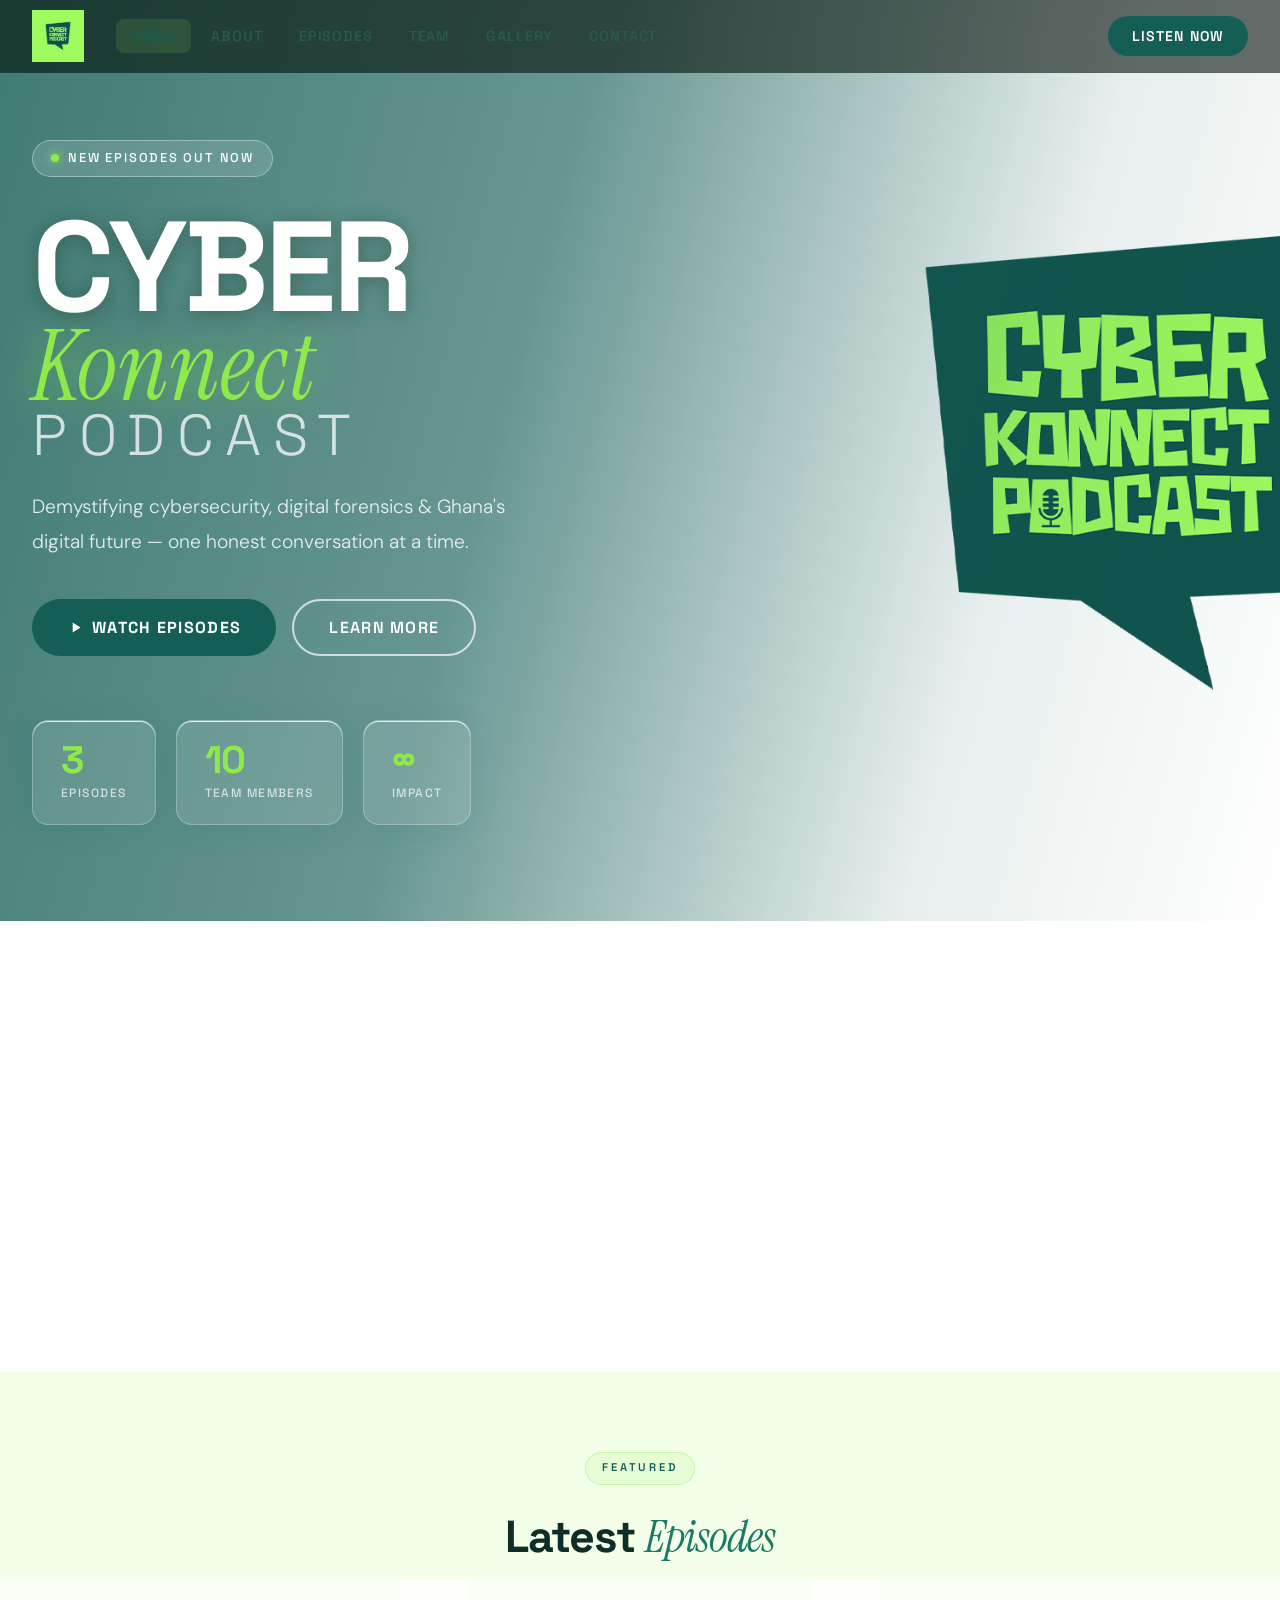
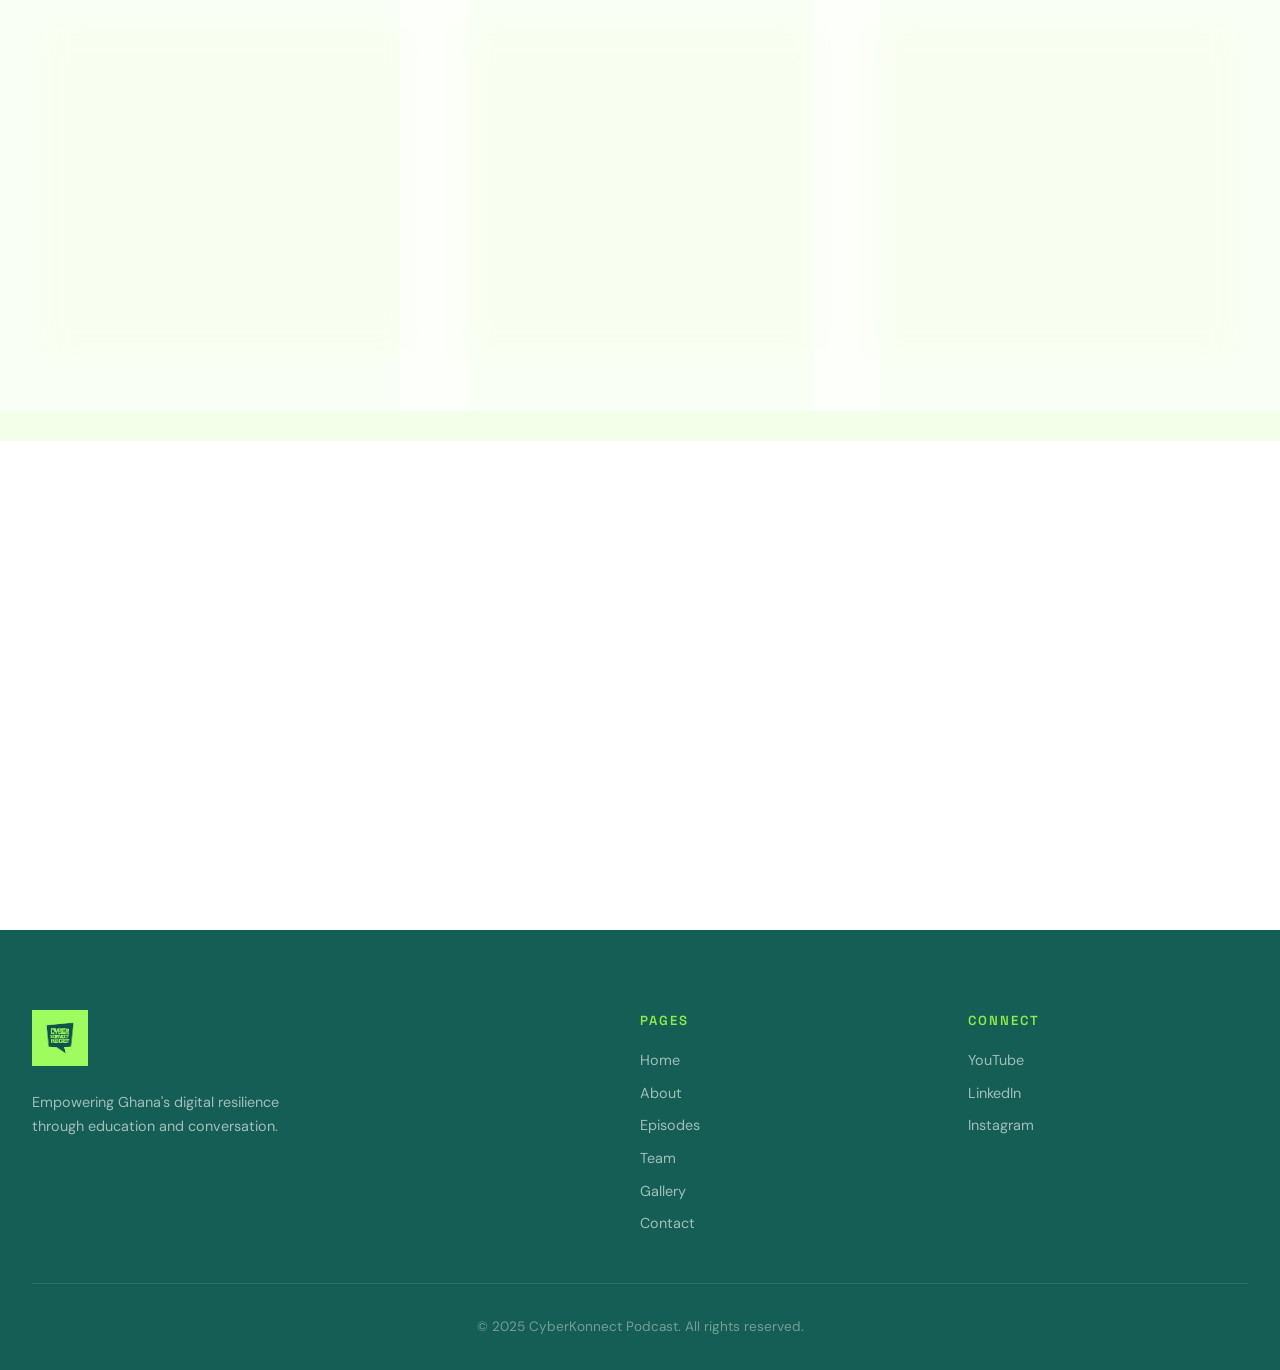
==== index.html @ f5a7f835 "all" ====
<!DOCTYPE html>
<html lang="en">
<head>
  <meta charset="UTF-8" />
  <meta name="viewport" content="width=device-width, initial-scale=1.0"/>
  <title>CyberKonnect Podcast</title>
  <link rel="stylesheet" href="styles.css"/>
</head>
<body>
  <!-- Animated Background -->
  <div class="bg-grid"></div>
  <div class="bg-orbs">
    <div class="orb orb-1"></div>
    <div class="orb orb-2"></div>
    <div class="orb orb-3"></div>
  </div>

  <!-- Nav -->
  <nav class="glass-nav">
    <div class="nav-inner">
      <a href="index.html" class="nav-logo">
        <img src="logo.webp" alt="CyberKonnect Logo" class="logo-img"/>
      </a>
      <ul class="nav-links">
        <li><a href="index.html" class="nav-link active">Home</a></li>
        <li><a href="about.html" class="nav-link">About</a></li>
        <li><a href="episodes.html" class="nav-link">Episodes</a></li>
        <li><a href="team.html" class="nav-link">Team</a></li>
        <li><a href="gallery.html" class="nav-link">Gallery</a></li>
        <li><a href="contact.html" class="nav-link">Contact</a></li>
      </ul>
      <a href="episodes.html" class="nav-cta">Listen Now</a>
      <button class="hamburger" id="hamburger">
        <span></span><span></span><span></span>
      </button>
    </div>
  </nav>

  <!-- Mobile Menu -->
  <div class="mobile-menu" id="mobileMenu">
    <a href="index.html" class="mob-link active">Home</a>
    <a href="about.html" class="mob-link">About</a>
    <a href="episodes.html" class="mob-link">Episodes</a>
    <a href="team.html" class="mob-link">Team</a>
    <a href="gallery.html" class="mob-link">Gallery</a>
    <a href="contact.html" class="mob-link">Contact</a>
  </div>

  <!-- ═══════════════════════════════════════════
       HERO — full-bleed background image
       All content pushed LEFT via hero-container
  ═══════════════════════════════════════════ -->
  <section class="hero">
    <!-- Background image + gradient overlay -->
    <div class="hero-bg"></div>

    <!-- Left-aligned content container -->
    <div class="hero-container">

      <div class="hero-badge">
        <span class="pulse-dot"></span>
        New Episodes Out Now
      </div>

      <h1 class="hero-title">
        <span class="line-1">CYBER</span>
        <span class="line-2">Konnect</span>
        <span class="line-3">PODCAST</span>
      </h1>

      <p class="hero-sub">
        Demystifying cybersecurity, digital forensics &amp; Ghana's digital future —
        one honest conversation at a time.
      </p>

      <div class="hero-actions">
        <a href="episodes.html" class="btn-primary">
          <svg width="17" height="17" viewBox="0 0 24 24" fill="currentColor"><path d="M8 5v14l11-7z"/></svg>
          Watch Episodes
        </a>
        <a href="about.html" class="btn-ghost-white">Learn More</a>
      </div>

      <div class="hero-stats">
        <div class="stat-card glass-card">
          <span class="stat-num">3</span>
          <span class="stat-label">Episodes</span>
        </div>
        <div class="stat-card glass-card">
          <span class="stat-num">10</span>
          <span class="stat-label">Team Members</span>
        </div>
        <div class="stat-card glass-card">
          <span class="stat-num">∞</span>
          <span class="stat-label">Impact</span>
        </div>
      </div>

    </div><!-- /hero-container -->
  </section>

  <!-- Features Strip -->
  <section class="features-strip">
    <div class="container">
      <div class="features-grid">
        <div class="feature-card glass-card">
          <div class="feat-icon">🛡️</div>
          <h3>Cybersecurity Act</h3>
          <p>Understanding Ghana's Cybersecurity Act 2020 and your digital rights as a citizen online.</p>
        </div>
        <div class="feature-card glass-card">
          <div class="feat-icon">🔍</div>
          <h3>Cyber Incidents</h3>
          <p>Deep dives into major cyber attacks that have struck the world and their real-world impact.</p>
        </div>
        <div class="feature-card glass-card">
          <div class="feat-icon">🤖</div>
          <h3>AI & Emerging Tech</h3>
          <p>Exploring the evolving landscape of AI tools, trends and career paths in cybersecurity.</p>
        </div>
        <div class="feature-card glass-card">
          <div class="feat-icon">🎙️</div>
          <h3>Expert Guests</h3>
          <p>Featuring lawyers, security experts and industry professionals who know the field inside out.</p>
        </div>
      </div>
    </div>
  </section>

  <!-- Latest Episodes -->
  <section class="latest-section">
    <div class="container">
      <div class="section-header">
        <span class="section-tag">Featured</span>
        <h2 class="section-title">Latest <span>Episodes</span></h2>
      </div>
      <div class="episodes-preview">
        <div class="ep-card glass-card featured">
          <div class="ep-num">EP 01</div>
          <h3>Ghana's Cybersecurity Act 2020</h3>
          <p>A deep dive into the legal framework protecting Ghanaians online — what's criminal, what's protected, and what you need to know.</p>
          <div class="ep-meta">
            <span>⚖️ Cybersecurity Law</span>
            <span>⏱ ~40 min</span>
          </div>
          <a href="episodes.html" class="ep-btn">View Episode →</a>
        </div>
        <div class="ep-card glass-card">
          <div class="ep-num">EP 02</div>
          <h3>Major Cyber Attacks in the World</h3>
          <p>Analysing devastating cyber incidents, their consequences and how to prevent future attacks on infrastructure and individuals.</p>
          <div class="ep-meta">
            <span>📊 Visual Presentation</span>
            <span>⏱ ~40 min</span>
          </div>
          <a href="episodes.html" class="ep-btn">View Episode →</a>
        </div>
        <div class="ep-card glass-card">
          <div class="ep-num">EP 03</div>
          <h3>AI, Emerging Tech & Careers</h3>
          <p>Illuminating career paths and the future of cybersecurity in an AI-driven world — practical guidance for the next generation.</p>
          <div class="ep-meta">
            <span>🤖 AI & Technology</span>
            <span>⏱ ~30 min</span>
          </div>
          <a href="episodes.html" class="ep-btn">View Episode →</a>
        </div>
      </div>
    </div>
  </section>

  <!-- CTA Banner -->
  <section class="cta-banner">
    <div class="cta-glass glass-card">
      <h2>Ready to Secure Ghana's Digital Future?</h2>
      <p>Join Ghanaians levelling up their cybersecurity awareness — one episode at a time.</p>
      <div class="cta-btns">
        <a href="episodes.html" class="btn-primary">Watch All Episodes</a>
        <a href="team.html" class="btn-ghost">Meet The Team</a>
      </div>
    </div>
  </section>

  <!-- Footer -->
  <footer class="footer">
    <div class="container">
      <div class="footer-inner">
        <div class="footer-brand">
          <img src="logo.webp" alt="Logo" class="footer-logo"/>
          <p>Empowering Ghana's digital resilience through education and conversation.</p>
        </div>
        <div class="footer-links">
          <h4>Pages</h4>
          <a href="index.html">Home</a>
          <a href="about.html">About</a>
          <a href="episodes.html">Episodes</a>
          <a href="team.html">Team</a>
          <a href="gallery.html">Gallery</a>
          <a href="contact.html">Contact</a>
        </div>
        <div class="footer-socials">
          <h4>Connect</h4>
          <a href="https://www.youtube.com/@CyberKonnectPodcast" target="_blank">YouTube</a>
          <a href="#" target="_blank">LinkedIn</a>
          <a href="#" target="_blank">Instagram</a>
        </div>
      </div>
      <div class="footer-bottom">
        <p>© 2025 CyberKonnect Podcast. All rights reserved.</p>
      </div>
    </div>
  </footer>

  <script src="main.js"></script>
</body>
</html>
---- styles.css ----
/* ============================================================
   CYBERKONNECT PODCAST — Light Theme Stylesheet
   Palette (from 2.html reference):
     Page bg:    #f4ffe9  (soft mint)
     Teal dark:  #155E55  (deep brand green)
     Teal mid:   #1A7A65
     Lime:       #8EEA4A  (bright accent)
     Lime dim:   #6DC435
     White:      #ffffff
   Fonts: Space Grotesk (display) · Instrument Serif (editorial) · DM Sans (body)
   ============================================================ */

@import url('https://fonts.googleapis.com/css2?family=DM+Sans:ital,opsz,wght@0,9..40,300;0,9..40,400;0,9..40,500;0,9..40,600;1,9..40,300;1,9..40,400&family=Instrument+Serif:ital@0;1&family=Space+Grotesk:wght@300;400;500;600;700&display=swap');

:root {
  /* ── Brand colours ── */
  --lime:          #8EEA4A;
  --lime-dim:      #6DC435;
  --lime-dark:     #4A9E20;
  --lime-glow:     rgba(142,234,74,0.30);
  --lime-subtle:   rgba(142,234,74,0.12);
  --lime-border:   rgba(142,234,74,0.35);

  --teal-dark:     #155E55;
  --teal-mid:      #1A7A65;
  --teal-light:    #2A9E6E;
  --teal-pale:     #d1fae5;

  /* ── Light backgrounds ── */
  --bg-page:       #f4ffe9;
  --bg-white:      #ffffff;
  --bg-card:       rgba(255,255,255,0.75);
  --bg-section:    #edffd8;

  /* ── Glass (light) ── */
  --glass-bg:      rgba(255,255,255,0.55);
  --glass-border:  rgba(21,94,85,0.15);
  --glass-shadow:  0 4px 30px rgba(21,94,85,0.10);

  /* ── Text ── */
  --text-primary:   #0f2e28;
  --text-secondary: #2a5a50;
  --text-muted:     #6aada0;

  /* ── Typography ── */
  --font-display:  'Space Grotesk', sans-serif;
  --font-serif:    'Instrument Serif', serif;
  --font-body:     'DM Sans', sans-serif;
  --font-heading:  'Space Grotesk', sans-serif;

  --radius:    16px;
  --radius-sm: 8px;
  --transition: all 0.3s cubic-bezier(0.4, 0, 0.2, 1);
}

/* ── Reset ── */
*, *::before, *::after { box-sizing: border-box; margin: 0; padding: 0; }
html { scroll-behavior: smooth; }
body {
  background: var(--bg-page);
  color: var(--text-primary);
  font-family: var(--font-body);
  font-size: 16px;
  line-height: 1.6;
  overflow-x: hidden;
}
a { text-decoration: none; color: inherit; }
img { max-width: 100%; }
ul { list-style: none; }

/* ── Animated grid (light, very subtle) ── */
.bg-grid {
  position: fixed; inset: 0; z-index: 0; pointer-events: none;
  background-image:
    linear-gradient(rgba(21,94,85,0.04) 1px, transparent 1px),
    linear-gradient(90deg, rgba(21,94,85,0.04) 1px, transparent 1px);
  background-size: 60px 60px;
  animation: gridDrift 20s linear infinite;
}
@keyframes gridDrift {
  from { background-position: 0 0; }
  to   { background-position: 60px 60px; }
}

/* ── Orbs (light pastel) ── */
.bg-orbs { position: fixed; inset: 0; z-index: 0; pointer-events: none; }
.orb {
  position: absolute; border-radius: 50%; filter: blur(110px); opacity: 0.22;
  animation: float 14s ease-in-out infinite;
}
.orb-1 { width: 600px; height: 600px; background: #8EEA4A; top: -200px; left: -150px; animation-delay: 0s; }
.orb-2 { width: 500px; height: 500px; background: #1A7A65; bottom: -100px; right: -100px; animation-delay: -4s; }
.orb-3 { width: 350px; height: 350px; background: #d1fae5; top: 40%; left: 50%; animation-delay: -8s; }
@keyframes float {
  0%,100% { transform: translate(0,0); }
  33%      { transform: translate(28px,-36px); }
  66%      { transform: translate(-18px,18px); }
}

/* ── Glassmorphism card (light) ── */
.glass-card {
  background: var(--glass-bg);
  border: 1px solid var(--glass-border);
  backdrop-filter: blur(18px) saturate(160%);
  -webkit-backdrop-filter: blur(18px) saturate(160%);
  box-shadow: var(--glass-shadow), inset 0 1px 0 rgba(255,255,255,0.8);
  border-radius: var(--radius);
  transition: var(--transition);
}
.glass-card:hover {
  border-color: rgba(142,234,74,0.5);
  box-shadow: var(--glass-shadow), 0 0 28px var(--lime-glow), inset 0 1px 0 rgba(255,255,255,0.9);
  transform: translateY(-4px);
}

/* ── Nav ── */
.glass-nav {
  position: fixed; top: 0; left: 0; right: 0; z-index: 100;
  background: rgba(255,255,255,0.75);
  border-bottom: 1px solid var(--glass-border);
  backdrop-filter: blur(24px);
  -webkit-backdrop-filter: blur(24px);
}
.nav-inner {
  max-width: 1280px; margin: 0 auto; padding: 0 2rem;
  height: 72px; display: flex; align-items: center; gap: 2rem;
}
.nav-logo { display: flex; align-items: center; }
.logo-img { height: 52px; width: auto; object-fit: contain; }
.nav-links { display: flex; gap: 0.25rem; flex: 1; }
.nav-link {
  font-family: var(--font-heading); font-size: 0.9rem; font-weight: 500;
  letter-spacing: 0.06em; text-transform: uppercase;
  padding: 0.5rem 1rem; border-radius: var(--radius-sm);
  color: var(--text-secondary); transition: var(--transition);
}
.nav-link:hover, .nav-link.active {
  color: var(--teal-dark); background: var(--lime-subtle);
}
.nav-cta {
  font-family: var(--font-heading); font-size: 0.88rem; font-weight: 600;
  letter-spacing: 0.08em; text-transform: uppercase;
  padding: 0.55rem 1.5rem; border-radius: 999px;
  background: var(--teal-dark); color: #fff;
  transition: var(--transition);
}
.nav-cta:hover {
  background: var(--teal-mid);
  box-shadow: 0 4px 18px rgba(21,94,85,0.3);
}

/* Hamburger */
.hamburger {
  display: none; background: none; border: none; cursor: pointer;
  flex-direction: column; gap: 5px; padding: 6px; margin-left: auto;
}
.hamburger span {
  display: block; width: 24px; height: 2px;
  background: var(--teal-dark); border-radius: 2px; transition: var(--transition);
}
.mobile-menu {
  display: none; position: fixed; top: 72px; left: 0; right: 0; z-index: 99;
  background: rgba(255,255,255,0.97); backdrop-filter: blur(20px);
  border-bottom: 1px solid var(--glass-border);
  flex-direction: column; padding: 1rem 2rem 1.5rem;
}
.mobile-menu.open { display: flex; }
.mob-link {
  font-family: var(--font-heading); font-size: 1.05rem; font-weight: 500;
  letter-spacing: 0.06em; text-transform: uppercase;
  padding: 0.75rem 0; color: var(--text-secondary);
  border-bottom: 1px solid var(--teal-pale); transition: var(--transition);
}
.mob-link:last-child { border-bottom: none; }
.mob-link:hover, .mob-link.active { color: var(--teal-dark); }

/* ── Buttons ── */
.btn-primary {
  display: inline-flex; align-items: center; gap: 0.5rem;
  font-family: var(--font-heading); font-size: 1rem; font-weight: 700;
  letter-spacing: 0.08em; text-transform: uppercase;
  padding: 0.85rem 2.2rem; border-radius: 999px;
  background: var(--teal-dark); color: #fff;
  transition: var(--transition); border: none; cursor: pointer;
}
.btn-primary:hover {
  background: var(--teal-mid);
  box-shadow: 0 6px 24px rgba(21,94,85,0.35);
  transform: translateY(-2px);
}
.btn-ghost {
  display: inline-flex; align-items: center; gap: 0.5rem;
  font-family: var(--font-heading); font-size: 1rem; font-weight: 600;
  letter-spacing: 0.08em; text-transform: uppercase;
  padding: 0.85rem 2.2rem; border-radius: 999px;
  background: transparent; color: var(--teal-dark);
  border: 2px solid var(--teal-dark); transition: var(--transition);
}
.btn-ghost:hover {
  background: var(--teal-dark); color: #fff;
  transform: translateY(-2px);
  box-shadow: 0 6px 24px rgba(21,94,85,0.25);
}

/* hero-specific white ghost button */
.btn-ghost-white {
  display: inline-flex; align-items: center; gap: 0.5rem;
  font-family: var(--font-heading); font-size: 1rem; font-weight: 600;
  letter-spacing: 0.08em; text-transform: uppercase;
  padding: 0.85rem 2.2rem; border-radius: 999px;
  background: transparent; color: #fff;
  border: 2px solid rgba(255,255,255,0.7); transition: var(--transition);
}
.btn-ghost-white:hover {
  background: rgba(255,255,255,0.15); border-color: #fff;
  transform: translateY(-2px);
}

/* ── Container ── */
.container { max-width: 1280px; margin: 0 auto; padding: 0 2rem; position: relative; z-index: 1; }

/* ── Section Header ── */
.section-header { text-align: center; margin-bottom: 3rem; }
.section-tag {
  font-family: var(--font-display); font-size: 0.7rem; font-weight: 600;
  letter-spacing: 0.25em; text-transform: uppercase;
  color: var(--teal-dark); background: var(--lime-subtle);
  padding: 0.4rem 1rem; border-radius: 999px;
  border: 1px solid var(--lime-border); display: inline-block; margin-bottom: 1rem;
}
.section-title {
  font-family: var(--font-display); font-size: clamp(1.8rem, 4vw, 2.8rem);
  font-weight: 700; color: var(--text-primary); letter-spacing: -0.02em;
}
.section-title span {
  color: var(--teal-mid); font-family: var(--font-serif); font-style: italic; font-weight: 400;
}

/* ================================================================
   HERO — full-bleed background image, content pushed LEFT
   ================================================================ */
.hero {
  position: relative; z-index: 1;
  min-height: 100vh;
  display: flex; align-items: center;
  padding: 0; /* no extra padding — handled by hero-container */
  overflow: hidden;
}

/* Background image layer */
.hero-bg {
  position: absolute; inset: 0; z-index: 0;
  background-image: url('hero.webp');
  background-size: cover;
  background-position: center center;
  background-repeat: no-repeat;
}
/* Dark-to-transparent overlay so left text stays readable */
.hero-bg::after {
  content: '';
  position: absolute; inset: 0;
  background: linear-gradient(
    105deg,
    rgba(21,94,85,0.82) 0%,
    rgba(21,94,85,0.65) 40%,
    rgba(21,94,85,0.10) 75%,
    transparent 100%
  );
}

/* Content container: max-width, left-aligned */
.hero-container {
  position: relative; z-index: 1;
  width: 100%; max-width: 1280px;
  margin: 0 auto;
  padding: 140px 2rem 6rem;
  display: flex; flex-direction: column;
  align-items: flex-start; /* ← pushed LEFT */
}

/* Badge */
.hero-badge {
  display: inline-flex; align-items: center; gap: 0.6rem;
  font-family: var(--font-heading); font-size: 0.8rem; font-weight: 500;
  letter-spacing: 0.14em; text-transform: uppercase;
  color: #fff; background: rgba(255,255,255,0.15);
  border: 1px solid rgba(255,255,255,0.35); padding: 0.45rem 1.1rem;
  border-radius: 999px; margin-bottom: 2rem;
  backdrop-filter: blur(8px);
  animation: fadeInUp 0.6s ease both;
}
.pulse-dot {
  width: 8px; height: 8px; border-radius: 50%;
  background: var(--lime); box-shadow: 0 0 10px var(--lime);
  animation: pulse 2s ease-in-out infinite;
}
@keyframes pulse { 0%,100%{opacity:1;transform:scale(1)} 50%{opacity:0.5;transform:scale(1.5)} }

/* Hero title */
.hero-title {
  display: flex; flex-direction: column;
  line-height: 0.9; margin-bottom: 1.75rem; text-align: left;
}
.hero-title .line-1 {
  font-family: var(--font-display); font-weight: 700;
  font-size: clamp(3.5rem, 10vw, 8rem);
  color: #fff; letter-spacing: -0.03em;
  text-shadow: 0 2px 20px rgba(0,0,0,0.25);
  animation: fadeInUp 0.7s 0.1s ease both;
}
.hero-title .line-2 {
  font-family: var(--font-serif); font-style: italic; font-weight: 400;
  font-size: clamp(2.5rem, 7.5vw, 6rem);
  color: var(--lime); letter-spacing: 0.01em;
  text-shadow: 0 0 40px rgba(142,234,74,0.5);
  animation: fadeInUp 0.7s 0.2s ease both;
}
.hero-title .line-3 {
  font-family: var(--font-display); font-weight: 300;
  font-size: clamp(1.5rem, 4.5vw, 3.8rem);
  color: rgba(255,255,255,0.75); letter-spacing: 0.2em; text-transform: uppercase;
  animation: fadeInUp 0.7s 0.3s ease both;
}

.hero-sub {
  font-family: var(--font-body); font-size: clamp(1rem, 1.8vw, 1.2rem);
  font-weight: 300; line-height: 1.8;
  color: rgba(255,255,255,0.85);
  max-width: 520px; margin-bottom: 2.5rem; text-align: left;
  animation: fadeInUp 0.7s 0.4s ease both;
}
.hero-actions {
  display: flex; gap: 1rem; flex-wrap: wrap; justify-content: flex-start;
  margin-bottom: 4rem;
  animation: fadeInUp 0.7s 0.5s ease both;
}
.hero-stats {
  display: flex; gap: 1.25rem; flex-wrap: wrap; justify-content: flex-start;
  animation: fadeInUp 0.7s 0.6s ease both;
}
.stat-card {
  padding: 1.25rem 1.75rem; text-align: left;
  background: rgba(255,255,255,0.12);
  border: 1px solid rgba(255,255,255,0.25);
  backdrop-filter: blur(12px);
}
.stat-num {
  display: block; font-family: var(--font-display); font-size: 2.4rem;
  font-weight: 700; color: var(--lime); line-height: 1; letter-spacing: -0.02em;
}
.stat-label {
  display: block; font-family: var(--font-heading); font-size: 0.75rem;
  font-weight: 500; letter-spacing: 0.12em; text-transform: uppercase;
  color: rgba(255,255,255,0.7); margin-top: 0.3rem;
}

@keyframes fadeInUp {
  from { opacity: 0; transform: translateY(28px); }
  to   { opacity: 1; transform: translateY(0); }
}

/* ── Features Strip ── */
.features-strip { position: relative; z-index: 1; padding: 5rem 0; background: var(--bg-white); }
.features-grid { display: grid; grid-template-columns: repeat(auto-fit, minmax(240px, 1fr)); gap: 1.5rem; }
.feature-card { padding: 2rem; background: var(--glass-bg); }
.feat-icon { font-size: 2.4rem; margin-bottom: 1rem; }
.feature-card h3 {
  font-family: var(--font-display); font-size: 1.15rem; font-weight: 600;
  color: var(--teal-dark); margin-bottom: 0.75rem; letter-spacing: -0.01em;
}
.feature-card p { color: var(--text-secondary); font-size: 0.95rem; line-height: 1.75; }

/* ── Latest Episodes ── */
.latest-section { position: relative; z-index: 1; padding: 5rem 0; background: var(--bg-page); }
.episodes-preview { display: grid; grid-template-columns: repeat(auto-fit, minmax(300px, 1fr)); gap: 1.5rem; }
.ep-card { padding: 2rem; display: flex; flex-direction: column; gap: 1rem; }
.ep-card.featured { border-color: rgba(142,234,74,0.5); }
.ep-num {
  font-family: var(--font-display); font-size: 0.72rem; font-weight: 700;
  letter-spacing: 0.2em; color: var(--teal-dark); background: var(--lime-subtle);
  display: inline-block; padding: 0.3rem 0.8rem; border-radius: 999px;
  border: 1px solid var(--lime-border); width: fit-content;
}
.ep-card h3 {
  font-family: var(--font-display); font-size: 1.2rem; font-weight: 700;
  color: var(--text-primary); letter-spacing: -0.01em;
}
.ep-card p { color: var(--text-secondary); font-size: 0.95rem; line-height: 1.75; flex: 1; }
.ep-meta { display: flex; gap: 1rem; flex-wrap: wrap; font-size: 0.8rem; color: var(--text-muted); }
.ep-btn {
  font-family: var(--font-heading); font-size: 0.88rem; font-weight: 600;
  letter-spacing: 0.06em; text-transform: uppercase;
  color: var(--teal-dark); transition: var(--transition);
  display: inline-flex; align-items: center; gap: 0.25rem;
}
.ep-btn:hover { gap: 0.5rem; color: var(--teal-mid); }

/* ── CTA Banner ── */
.cta-banner { position: relative; z-index: 1; padding: 5rem 2rem; background: var(--bg-white); }
.cta-glass {
  max-width: 900px; margin: 0 auto; padding: 4rem 3rem; text-align: center;
  background: linear-gradient(135deg, var(--teal-dark) 0%, var(--teal-mid) 100%);
  border: none;
}
.cta-glass:hover { transform: none; box-shadow: 0 12px 50px rgba(21,94,85,0.25); }
.cta-glass h2 {
  font-family: var(--font-display); font-size: clamp(1.6rem, 4vw, 2.4rem);
  font-weight: 700; color: #fff; margin-bottom: 1rem; letter-spacing: -0.01em;
}
.cta-glass p { color: rgba(255,255,255,0.8); margin-bottom: 2.5rem; font-size: 1.05rem; }
.cta-btns { display: flex; gap: 1rem; justify-content: center; flex-wrap: wrap; }
.cta-glass .btn-primary { background: var(--lime); color: var(--teal-dark); }
.cta-glass .btn-primary:hover { background: #aaff55; }
.cta-glass .btn-ghost { color: #fff; border-color: rgba(255,255,255,0.6); }
.cta-glass .btn-ghost:hover { background: rgba(255,255,255,0.15); color: #fff; }

/* ── Footer ── */
.footer {
  position: relative; z-index: 1; padding: 5rem 0 2rem;
  background: var(--teal-dark);
  border-top: none;
}
.footer-inner { display: grid; grid-template-columns: 2fr 1fr 1fr; gap: 3rem; margin-bottom: 3rem; }
.footer-logo { height: 56px; margin-bottom: 1rem; }
.footer-brand p { color: rgba(255,255,255,0.6); font-size: 0.9rem; line-height: 1.7; max-width: 280px; }
.footer-links, .footer-socials { display: flex; flex-direction: column; gap: 0.6rem; }
.footer-links h4, .footer-socials h4 {
  font-family: var(--font-heading); font-size: 0.82rem; font-weight: 600;
  letter-spacing: 0.15em; text-transform: uppercase;
  color: var(--lime); margin-bottom: 0.5rem;
}
.footer-links a, .footer-socials a {
  color: rgba(255,255,255,0.6); font-size: 0.9rem; transition: var(--transition);
}
.footer-links a:hover, .footer-socials a:hover { color: #fff; padding-left: 4px; }
.footer-bottom {
  border-top: 1px solid rgba(255,255,255,0.1); padding-top: 2rem;
  text-align: center; color: rgba(255,255,255,0.4); font-size: 0.85rem;
}

/* ── Page Hero (inner pages) ── */
.page-hero {
  position: relative; z-index: 1;
  padding: 160px 2rem 6rem; text-align: center;
  background: linear-gradient(180deg, var(--teal-pale) 0%, var(--bg-page) 100%);
}
.page-hero h1 {
  font-family: var(--font-display); font-size: clamp(2.5rem, 7vw, 4.5rem);
  font-weight: 700; color: var(--teal-dark); letter-spacing: -0.03em;
  margin-bottom: 1.25rem;
}
.page-hero p {
  font-family: var(--font-serif); font-style: italic;
  font-size: clamp(1.1rem, 2.2vw, 1.35rem);
  color: var(--text-secondary); max-width: 620px; margin: 0 auto; line-height: 1.75;
}

/* ── About Page ── */
.about-section { position: relative; z-index: 1; padding: 4rem 0 6rem; background: var(--bg-page); }
.about-grid { display: grid; grid-template-columns: 1fr 1fr; gap: 3rem; align-items: start; }
.about-text h2 {
  font-family: var(--font-display); font-size: 1.8rem; font-weight: 700;
  color: var(--teal-dark); margin-bottom: 1.5rem; letter-spacing: -0.02em;
}
.about-text p { color: var(--text-secondary); line-height: 1.85; margin-bottom: 1rem; }
.objectives-card { padding: 2rem; }
.objectives-card h3 {
  font-family: var(--font-heading); font-size: 1.2rem; font-weight: 700;
  color: var(--teal-dark); margin-bottom: 1.5rem;
}
.objective-item { display: flex; gap: 1rem; margin-bottom: 1.5rem; align-items: flex-start; }
.obj-icon { font-size: 1.5rem; flex-shrink: 0; margin-top: 2px; }
.obj-text h4 {
  font-family: var(--font-heading); font-size: 1rem; font-weight: 600;
  color: var(--text-primary); margin-bottom: 0.35rem;
}
.obj-text p { color: var(--text-secondary); font-size: 0.9rem; }

/* ── Episodes Page ── */
.episodes-section { position: relative; z-index: 1; padding: 2rem 0 6rem; background: var(--bg-page); }
.ep-full-card { padding: 2.5rem; margin-bottom: 1.5rem; }
.ep-full-card .ep-header { display: flex; align-items: center; gap: 1rem; margin-bottom: 1.5rem; }
.ep-full-card h2 {
  font-family: var(--font-display); font-size: 1.5rem; font-weight: 700;
  color: var(--text-primary); letter-spacing: -0.01em;
}
.ep-details { display: grid; grid-template-columns: 1fr 1fr; gap: 1.5rem; }
.ep-detail-item h4 {
  font-family: var(--font-heading); font-size: 0.78rem; font-weight: 600;
  letter-spacing: 0.12em; text-transform: uppercase;
  color: var(--teal-dark); margin-bottom: 0.5rem;
}
.ep-detail-item p { color: var(--text-secondary); font-size: 0.9rem; }
.ep-topics { list-style: none; margin-top: 0.5rem; }
.ep-topics li {
  color: var(--text-secondary); font-size: 0.9rem; padding: 0.3rem 0;
  padding-left: 1.2rem; position: relative;
}
.ep-topics li::before { content: '→'; position: absolute; left: 0; color: var(--lime-dim); }

/* ── Team Page ── */
.team-section { position: relative; z-index: 1; padding: 2rem 0 6rem; background: var(--bg-page); }
.team-grid { display: grid; grid-template-columns: repeat(auto-fill, minmax(240px, 1fr)); gap: 1.5rem; }

.team-card { padding: 0; overflow: hidden; text-align: center; display: flex; flex-direction: column; }
.team-photo-wrap {
  position: relative; width: 100%; aspect-ratio: 1 / 1.1; overflow: hidden;
  background: linear-gradient(160deg, var(--teal-pale) 0%, var(--bg-white) 100%);
}
.team-photo-wrap img {
  width: 100%; height: 100%; object-fit: cover;
  transition: transform 0.5s ease, filter 0.4s ease;
}
.team-card:hover .team-photo-wrap img { transform: scale(1.04); }
.team-photo-placeholder {
  width: 100%; height: 100%;
  display: flex; align-items: center; justify-content: center;
  background: linear-gradient(135deg, var(--teal-pale) 0%, #c3f5d8 100%);
  position: relative; overflow: hidden;
}
.team-photo-placeholder::before {
  content: ''; position: absolute; inset: 0;
  background: radial-gradient(circle at 40% 30%, rgba(142,234,74,0.2) 0%, transparent 65%);
}
.team-initials-big {
  font-family: var(--font-display); font-size: 3.5rem; font-weight: 700;
  color: var(--teal-dark); opacity: 0.5; position: relative; z-index: 1;
}
.team-photo-overlay {
  position: absolute; bottom: 0; left: 0; right: 0;
  background: linear-gradient(to top, rgba(21,94,85,0.25) 0%, transparent 100%);
  height: 40%;
}
.team-card-body { padding: 1.25rem 1.4rem 1.6rem; flex: 1; display: flex; flex-direction: column; }
.team-card-body h3 {
  font-family: var(--font-display); font-size: 1rem; font-weight: 600;
  color: var(--text-primary); margin-bottom: 0.3rem; letter-spacing: -0.01em; line-height: 1.3;
}
.team-card-body .role {
  font-family: var(--font-body); font-size: 0.78rem; font-weight: 500;
  letter-spacing: 0.06em; text-transform: uppercase;
  color: var(--teal-mid); margin-bottom: 0.75rem; display: block;
}
.team-card-body p {
  color: var(--text-secondary); font-size: 0.88rem;
  font-family: var(--font-body); line-height: 1.65; flex: 1; margin-bottom: 1.1rem;
}
.linkedin-btn {
  display: inline-flex; align-items: center; gap: 0.45rem;
  font-family: var(--font-body); font-size: 0.8rem; font-weight: 600;
  letter-spacing: 0.04em; padding: 0.45rem 1rem; border-radius: 999px;
  background: rgba(10,102,194,0.08);
  border: 1px solid rgba(10,102,194,0.3);
  color: #0a66c2; transition: var(--transition);
  text-decoration: none; align-self: flex-start;
}
.linkedin-btn:hover {
  background: rgba(10,102,194,0.15); border-color: #0a66c2;
  transform: translateY(-2px); box-shadow: 0 4px 14px rgba(10,102,194,0.2);
}

/* Host card */
.team-host-card {
  display: grid; grid-template-columns: 280px 1fr; gap: 0;
  max-width: 700px; margin: 0 auto 5rem; overflow: hidden;
}
.team-host-card .team-photo-wrap { aspect-ratio: unset; min-height: 320px; }
.host-body { padding: 2.5rem 2rem; display: flex; flex-direction: column; justify-content: center; }
.host-body .host-label {
  font-family: var(--font-body); font-size: 0.75rem; font-weight: 500;
  letter-spacing: 0.15em; text-transform: uppercase; color: var(--teal-mid);
  margin-bottom: 0.75rem; display: block;
}
.host-body h3 {
  font-family: var(--font-display); font-size: 1.5rem; font-weight: 700;
  color: var(--text-primary); letter-spacing: -0.02em; margin-bottom: 0.4rem;
}
.host-body .role {
  font-family: var(--font-serif); font-style: italic; font-size: 1rem;
  color: var(--teal-mid); margin-bottom: 1.25rem; display: block;
}
.host-body p { color: var(--text-secondary); font-size: 0.95rem; line-height: 1.75; }
.host-body .linkedin-btn { margin-top: 1.25rem; }

/* Team photo note */
.team-photo-note {
  margin: 3rem auto 0; text-align: center;
  font-family: var(--font-body); font-size: 0.85rem; color: var(--text-muted);
  padding: 1rem 1.5rem; line-height: 1.7;
  background: var(--lime-subtle); border: 1px dashed var(--lime-border);
  border-radius: var(--radius-sm); max-width: 650px;
}
.team-photo-note code {
  font-size: 0.8rem; color: var(--teal-dark);
  background: rgba(142,234,74,0.15); padding: 0.1em 0.4em; border-radius: 4px;
}

/* ── Contact Page ── */
.contact-section { position: relative; z-index: 1; padding: 2rem 0 6rem; background: var(--bg-page); }
.contact-grid { display: grid; grid-template-columns: 1fr 1fr; gap: 3rem; }
.contact-form-card { padding: 2.5rem; }
.contact-form-card h2 {
  font-family: var(--font-display); font-size: 1.5rem; font-weight: 700;
  color: var(--teal-dark); margin-bottom: 2rem; letter-spacing: -0.01em;
}
.form-group { margin-bottom: 1.5rem; }
.form-group label {
  display: block; font-family: var(--font-heading); font-size: 0.82rem;
  font-weight: 600; letter-spacing: 0.1em; text-transform: uppercase;
  color: var(--text-secondary); margin-bottom: 0.5rem;
}
.form-group input,
.form-group textarea,
.form-group select {
  width: 100%; padding: 0.85rem 1.2rem;
  background: var(--bg-white); border: 1.5px solid var(--teal-pale);
  border-radius: var(--radius-sm); color: var(--text-primary);
  font-family: var(--font-body); font-size: 0.95rem;
  outline: none; transition: var(--transition);
}
.form-group input:focus,
.form-group textarea:focus,
.form-group select:focus {
  border-color: var(--teal-mid);
  box-shadow: 0 0 0 3px rgba(21,94,85,0.1);
}
.form-group textarea { resize: vertical; min-height: 140px; }

.contact-info { display: flex; flex-direction: column; gap: 1.5rem; }
.info-card { padding: 1.5rem; display: flex; gap: 1rem; align-items: flex-start; }
.info-icon { font-size: 1.5rem; flex-shrink: 0; }
.info-text h4 {
  font-family: var(--font-heading); font-size: 0.88rem; font-weight: 600;
  letter-spacing: 0.1em; text-transform: uppercase; color: var(--teal-dark); margin-bottom: 0.3rem;
}
.info-text p { color: var(--text-secondary); font-size: 0.9rem; }
.social-links { display: flex; gap: 0.75rem; flex-wrap: wrap; }
.social-link {
  font-family: var(--font-heading); font-size: 0.82rem; font-weight: 600;
  letter-spacing: 0.08em; text-transform: uppercase;
  padding: 0.45rem 1.1rem; border-radius: 999px;
  background: var(--lime-subtle); border: 1px solid var(--lime-border);
  color: var(--teal-dark); transition: var(--transition); display: inline-block;
}
.social-link:hover { background: var(--lime); color: var(--teal-dark); }

/* ── Divider ── */
.cyber-divider {
  height: 2px; margin: 2rem 0;
  background: linear-gradient(90deg, transparent, var(--lime), transparent);
  opacity: 0.5;
}

/* ================================================================
   GALLERY PAGE
   ================================================================ */
.gallery-section { position: relative; z-index: 1; padding: 2rem 0 6rem; background: var(--bg-page); }

.gallery-filters {
  display: flex; gap: 0.6rem; flex-wrap: wrap;
  justify-content: center; margin-bottom: 3rem;
}
.filter-btn {
  font-family: var(--font-body); font-size: 0.85rem; font-weight: 500;
  letter-spacing: 0.05em; padding: 0.5rem 1.3rem; border-radius: 999px;
  background: var(--bg-white); border: 1.5px solid var(--teal-pale);
  color: var(--text-secondary); cursor: pointer; transition: var(--transition);
}
.filter-btn:hover { border-color: var(--teal-mid); color: var(--teal-dark); }
.filter-btn.active {
  background: var(--teal-dark); color: #fff;
  border-color: var(--teal-dark); font-weight: 600;
  box-shadow: 0 4px 16px rgba(21,94,85,0.25);
}

.gallery-grid { columns: 3; column-gap: 1.2rem; }
.gallery-item {
  break-inside: avoid; margin-bottom: 1.2rem;
  position: relative; border-radius: var(--radius); overflow: hidden;
  cursor: pointer; border: 1.5px solid var(--glass-border); transition: var(--transition);
}
.gallery-item:hover { border-color: var(--lime-dim); transform: translateY(-3px); }
.gallery-item:hover .gallery-overlay { opacity: 1; }
.gallery-item:hover .gallery-img { transform: scale(1.05); filter: brightness(0.88); }

.gallery-img { width: 100%; display: block; transition: transform 0.5s ease, filter 0.4s ease; object-fit: cover; }

.gallery-placeholder {
  width: 100%;
  background: linear-gradient(135deg, var(--teal-pale) 0%, #c8f5dc 100%);
  display: flex; align-items: center; justify-content: center;
  position: relative; overflow: hidden;
}
.gallery-placeholder::before {
  content: ''; position: absolute; inset: 0;
  background: radial-gradient(circle at 30% 30%, rgba(142,234,74,0.18) 0%, transparent 65%);
}
.gallery-placeholder-icon { font-size: 2.5rem; opacity: 0.45; position: relative; z-index: 1; }

.gallery-overlay {
  position: absolute; inset: 0; opacity: 0; transition: opacity 0.3s ease;
  background: linear-gradient(to top, rgba(21,94,85,0.88) 0%, rgba(21,94,85,0.3) 55%, transparent 100%);
  display: flex; flex-direction: column; justify-content: flex-end; padding: 1.5rem;
}
.gallery-overlay-label {
  font-family: var(--font-body); font-size: 0.72rem; font-weight: 500;
  letter-spacing: 0.1em; text-transform: uppercase;
  color: var(--lime); margin-bottom: 0.3rem; display: block;
}
.gallery-overlay-title {
  font-family: var(--font-display); font-size: 0.95rem; font-weight: 600; color: #fff; line-height: 1.3;
}
.gallery-overlay-zoom {
  position: absolute; top: 1rem; right: 1rem;
  width: 34px; height: 34px; border-radius: 50%;
  background: rgba(255,255,255,0.2); border: 1px solid rgba(255,255,255,0.4);
  display: flex; align-items: center; justify-content: center;
  color: #fff; font-size: 1rem; backdrop-filter: blur(6px);
}

/* Lightbox */
.lightbox {
  position: fixed; inset: 0; z-index: 999;
  background: rgba(15,46,40,0.96);
  display: none; align-items: center; justify-content: center;
  padding: 2rem; backdrop-filter: blur(12px);
}
.lightbox.open { display: flex; }
.lightbox-inner {
  position: relative; max-width: 900px; width: 100%;
  display: flex; flex-direction: column; align-items: center; gap: 1.25rem;
}
.lightbox-img-wrap {
  width: 100%; border-radius: var(--radius); overflow: hidden;
  border: 1px solid rgba(255,255,255,0.15);
  box-shadow: 0 0 60px rgba(0,0,0,0.5);
}
.lightbox-img-wrap img,
.lightbox-img-wrap .gallery-placeholder { width: 100%; max-height: 70vh; object-fit: contain; display: block; }
.lightbox-img-wrap .gallery-placeholder { min-height: 360px; }
.lightbox-caption { text-align: center; }
.lightbox-caption .gallery-overlay-label { display: inline-block; margin-bottom: 0.35rem; }
.lightbox-caption .gallery-overlay-title { font-size: 1.1rem; color: #fff; }
.lightbox-close {
  position: fixed; top: 1.5rem; right: 1.5rem;
  width: 44px; height: 44px; border-radius: 50%;
  background: rgba(255,255,255,0.1); border: 1px solid rgba(255,255,255,0.2);
  color: #fff; font-size: 1.3rem;
  display: flex; align-items: center; justify-content: center;
  cursor: pointer; backdrop-filter: blur(10px); transition: var(--transition);
}
.lightbox-close:hover { background: var(--lime); color: var(--teal-dark); }
.lightbox-nav {
  position: fixed; top: 50%; transform: translateY(-50%);
  width: 48px; height: 48px; border-radius: 50%;
  background: rgba(255,255,255,0.1); border: 1px solid rgba(255,255,255,0.2);
  color: #fff; font-size: 1.3rem;
  display: flex; align-items: center; justify-content: center;
  cursor: pointer; backdrop-filter: blur(10px); transition: var(--transition); z-index: 1000;
}
.lightbox-nav:hover { background: var(--lime); color: var(--teal-dark); }
.lightbox-prev { left: 1.25rem; }
.lightbox-next { right: 1.25rem; }
.lightbox-counter { font-family: var(--font-body); font-size: 0.8rem; color: rgba(255,255,255,0.5); letter-spacing: 0.1em; }

.gallery-upload-note {
  margin: 2.5rem auto 0; max-width: 680px; text-align: center;
  font-family: var(--font-body); font-size: 0.85rem; color: var(--text-muted);
  padding: 1rem 1.5rem; line-height: 1.7;
  background: var(--lime-subtle); border: 1px dashed var(--lime-border);
  border-radius: var(--radius-sm);
}
.gallery-upload-note code { color: var(--teal-dark); background: rgba(142,234,74,0.15); padding: 0.1em 0.4em; border-radius: 4px; font-size: 0.8rem; }

@media (max-width: 900px) { .gallery-grid { columns: 2; } }
@media (max-width: 550px) { .gallery-grid { columns: 1; } }

/* ── Responsive ── */
@media (max-width: 900px) {
  .nav-links, .nav-cta { display: none; }
  .hamburger { display: flex; }
  .about-grid, .contact-grid { grid-template-columns: 1fr; }
  .footer-inner { grid-template-columns: 1fr; gap: 2rem; }
  .ep-details { grid-template-columns: 1fr; }
  .team-host-card { grid-template-columns: 1fr; }
  .team-host-card .team-photo-wrap { min-height: 260px; }
  .hero-title .line-1 { font-size: clamp(3rem, 14vw, 8rem); }
}
@media (max-width: 600px) {
  .hero-container { padding: 120px 1.5rem 4rem; }
  .hero-stats { gap: 0.75rem; }
  .stat-card { padding: 1rem 1.25rem; }
  .cta-glass { padding: 2.5rem 1.5rem; }
  .contact-form-card { padding: 1.5rem; }
}
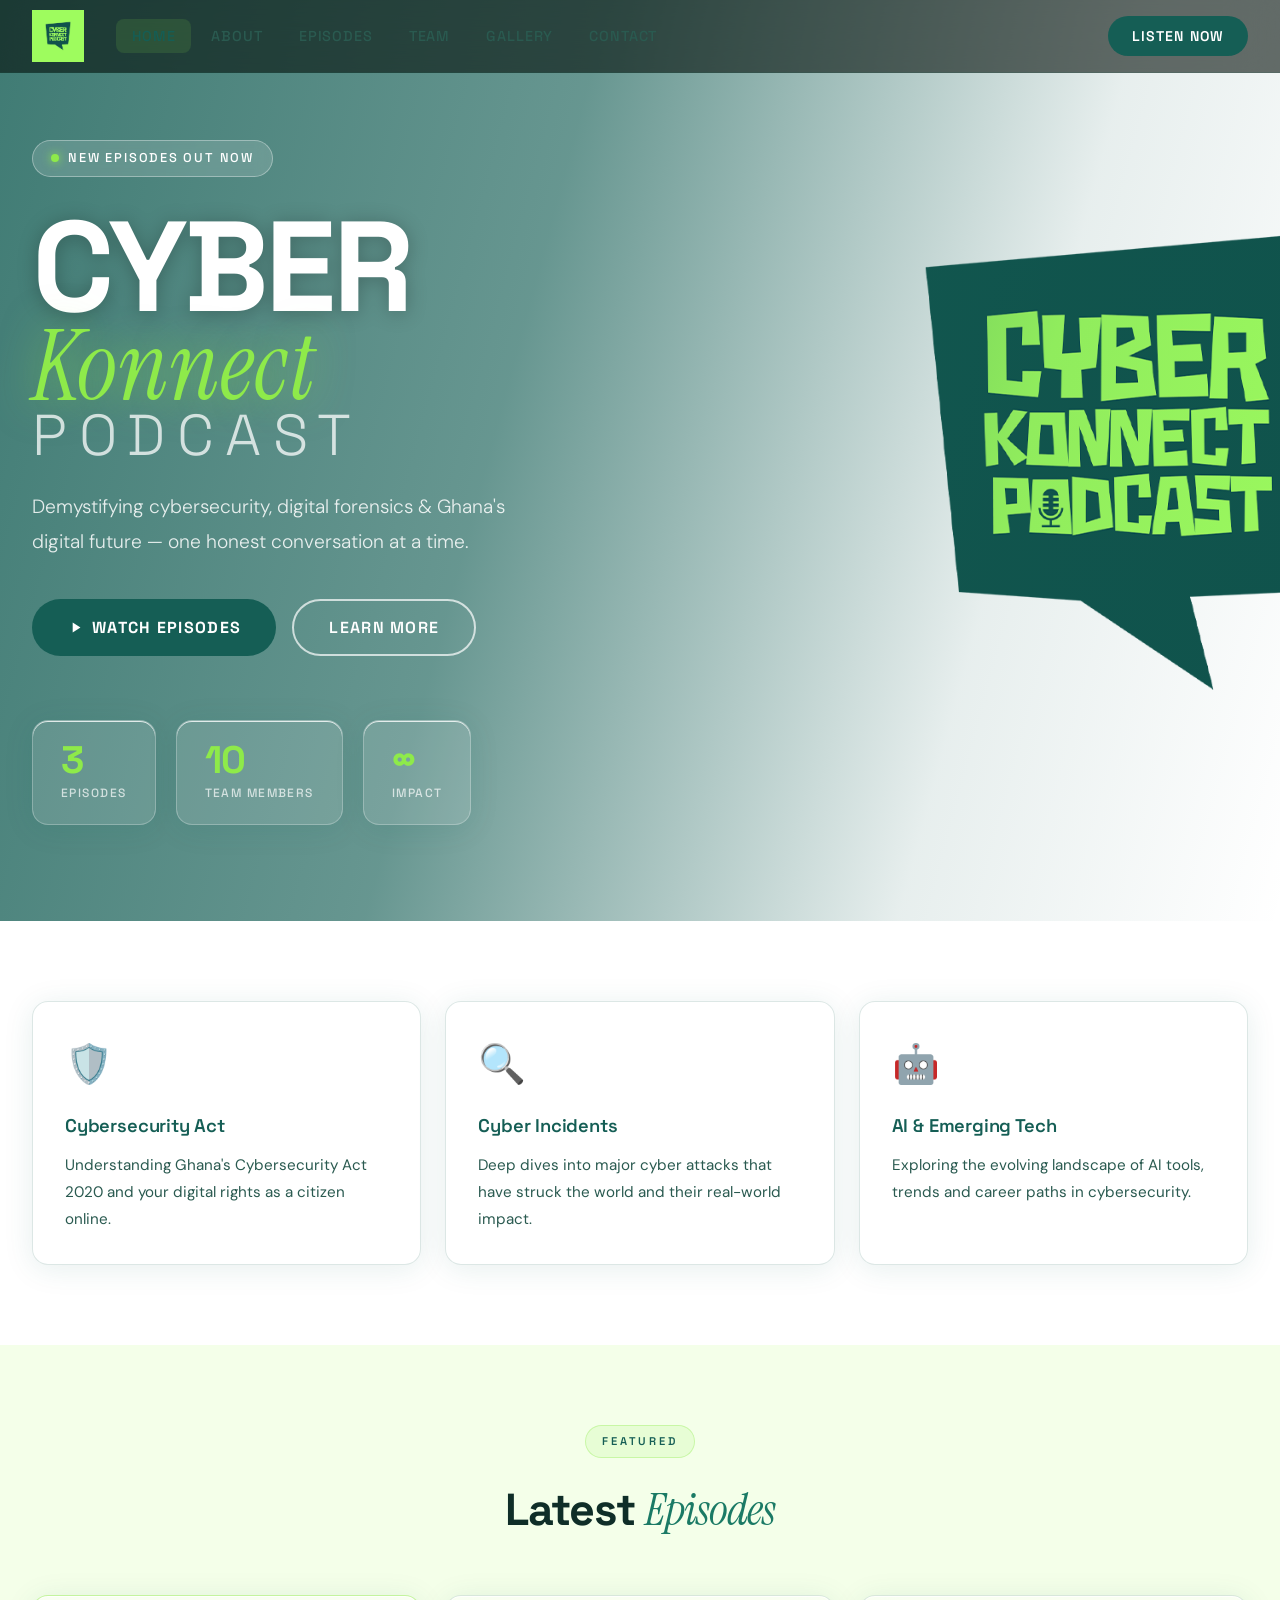
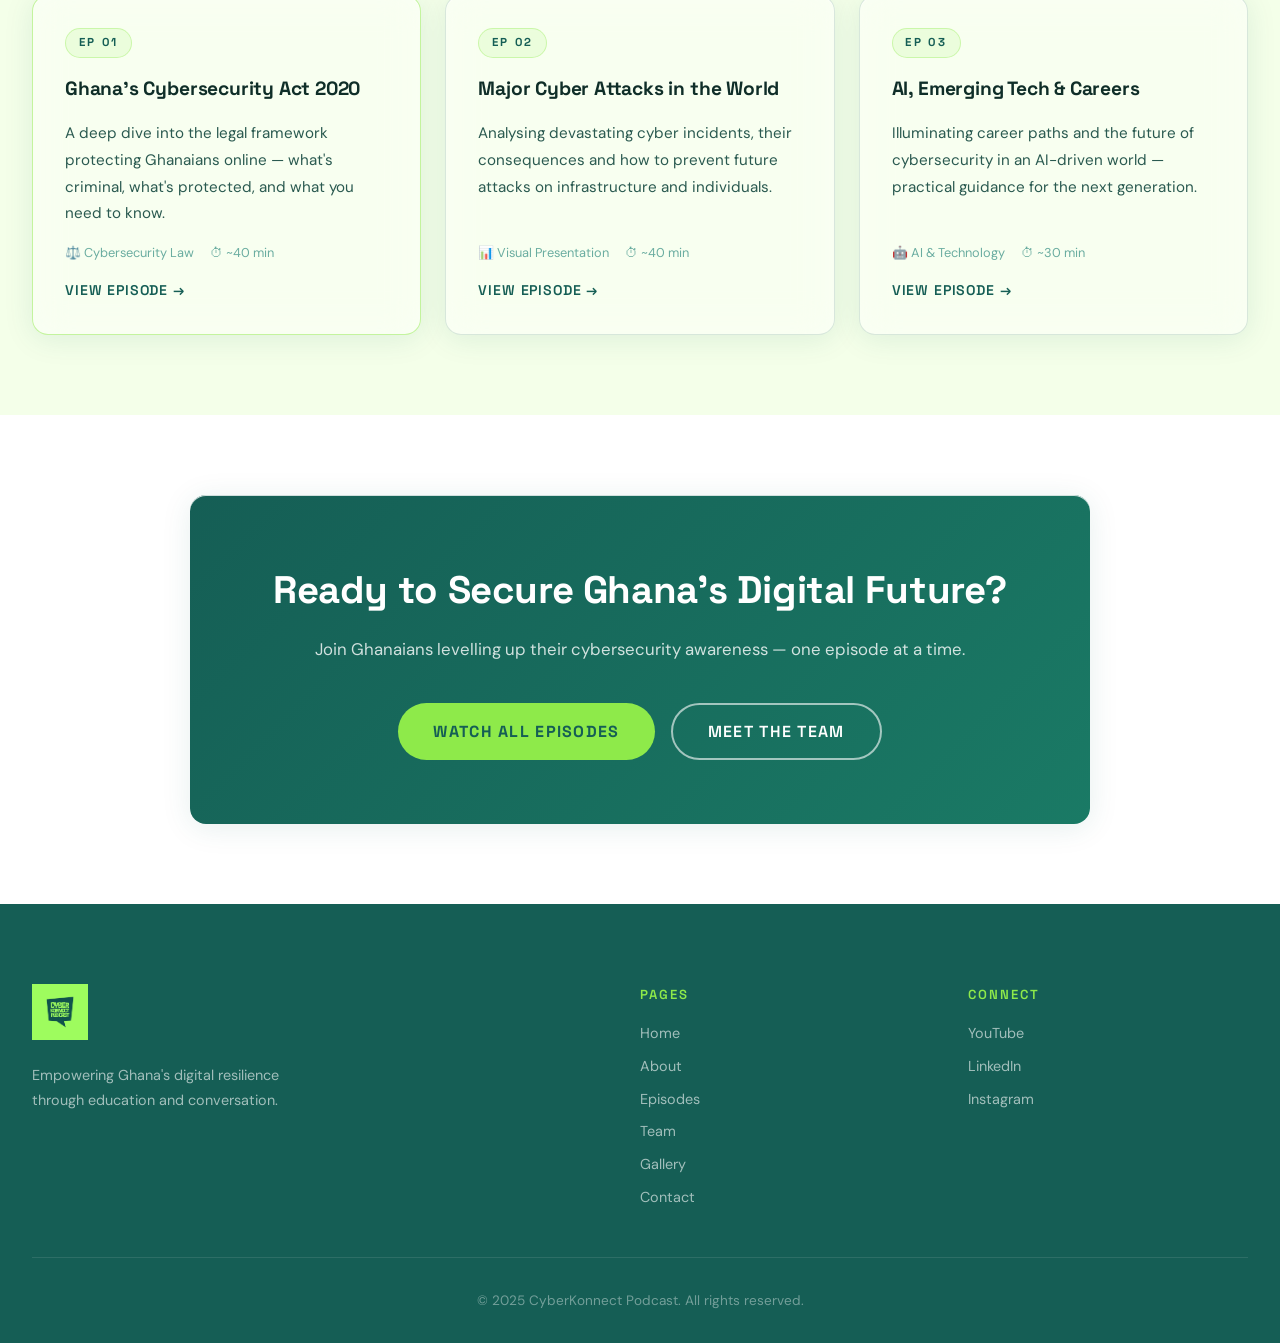
==== commit 7e0e2944: "1.1" ====
--- a/index.html
+++ b/index.html
@@ -118,11 +118,7 @@
           <h3>AI & Emerging Tech</h3>
           <p>Exploring the evolving landscape of AI tools, trends and career paths in cybersecurity.</p>
         </div>
-        <div class="feature-card glass-card">
-          <div class="feat-icon">🎙️</div>
-          <h3>Expert Guests</h3>
-          <p>Featuring lawyers, security experts and industry professionals who know the field inside out.</p>
-        </div>
+        
       </div>
     </div>
   </section>
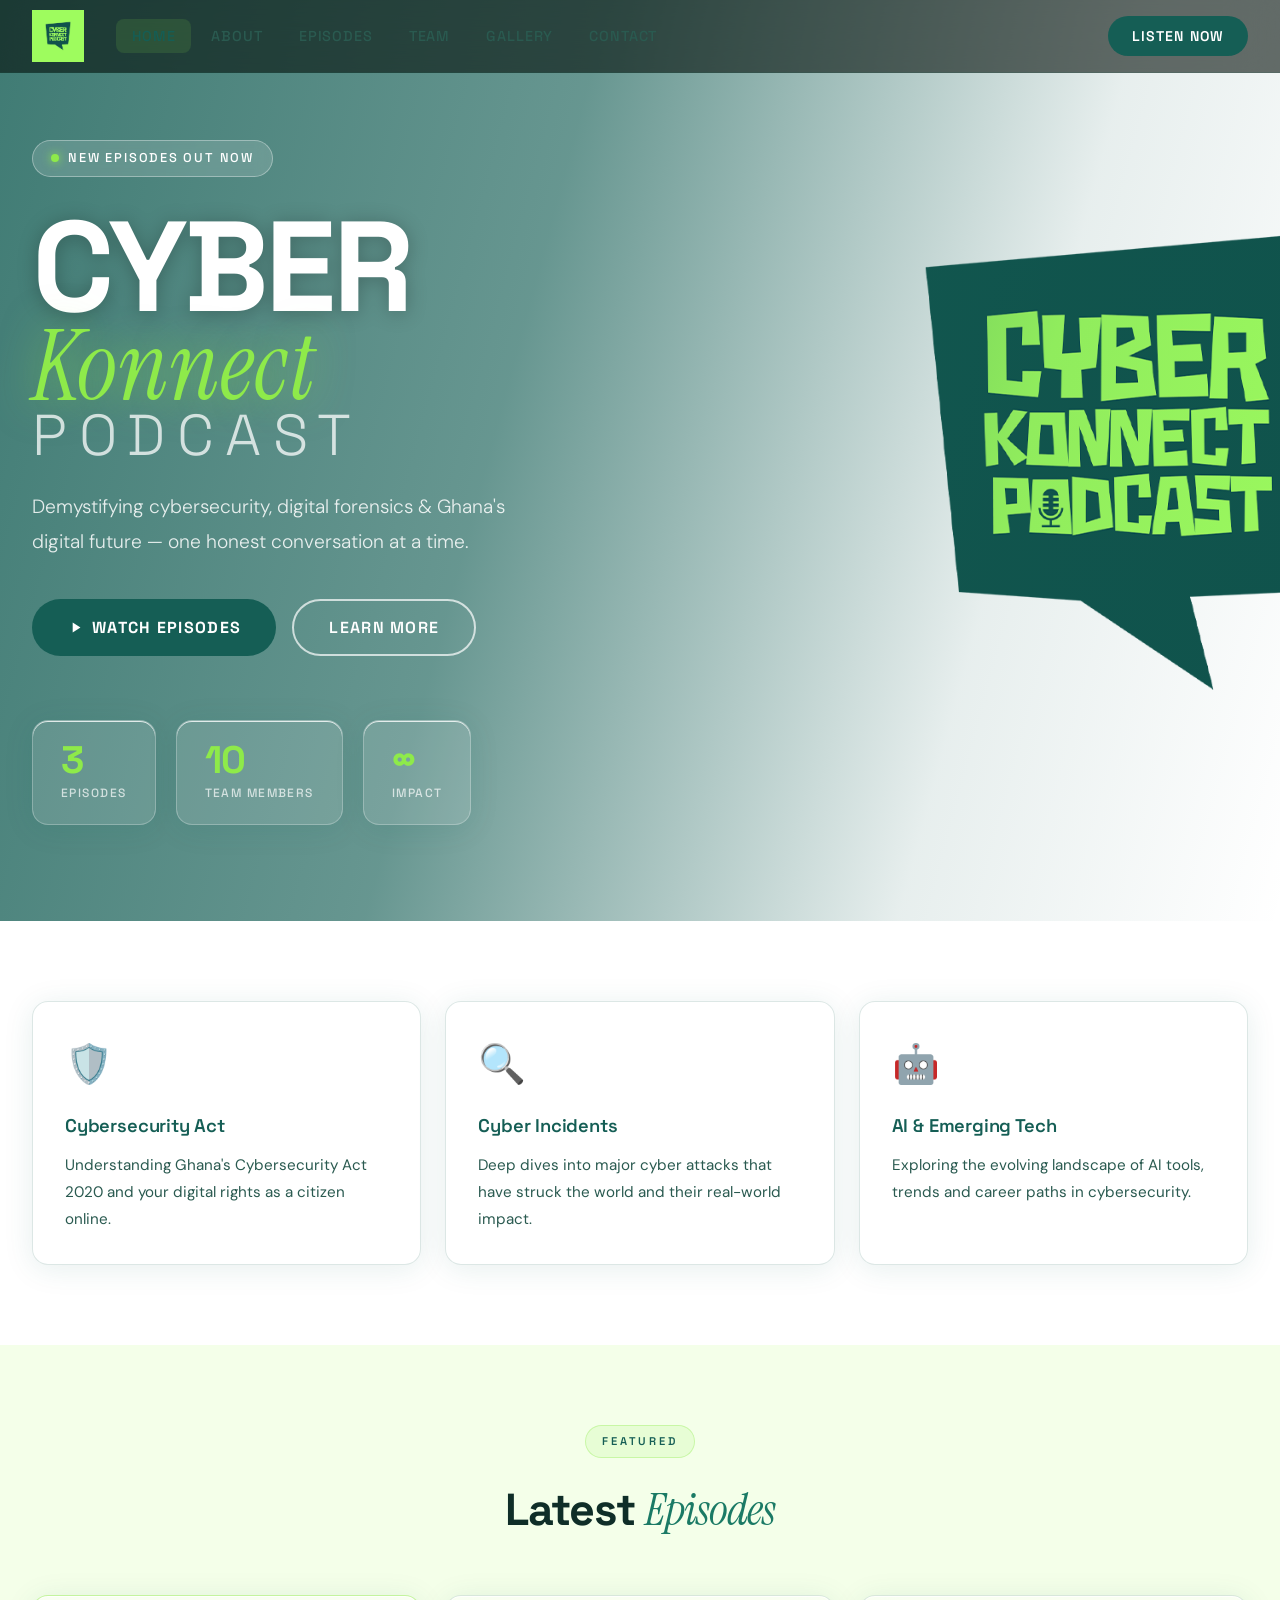
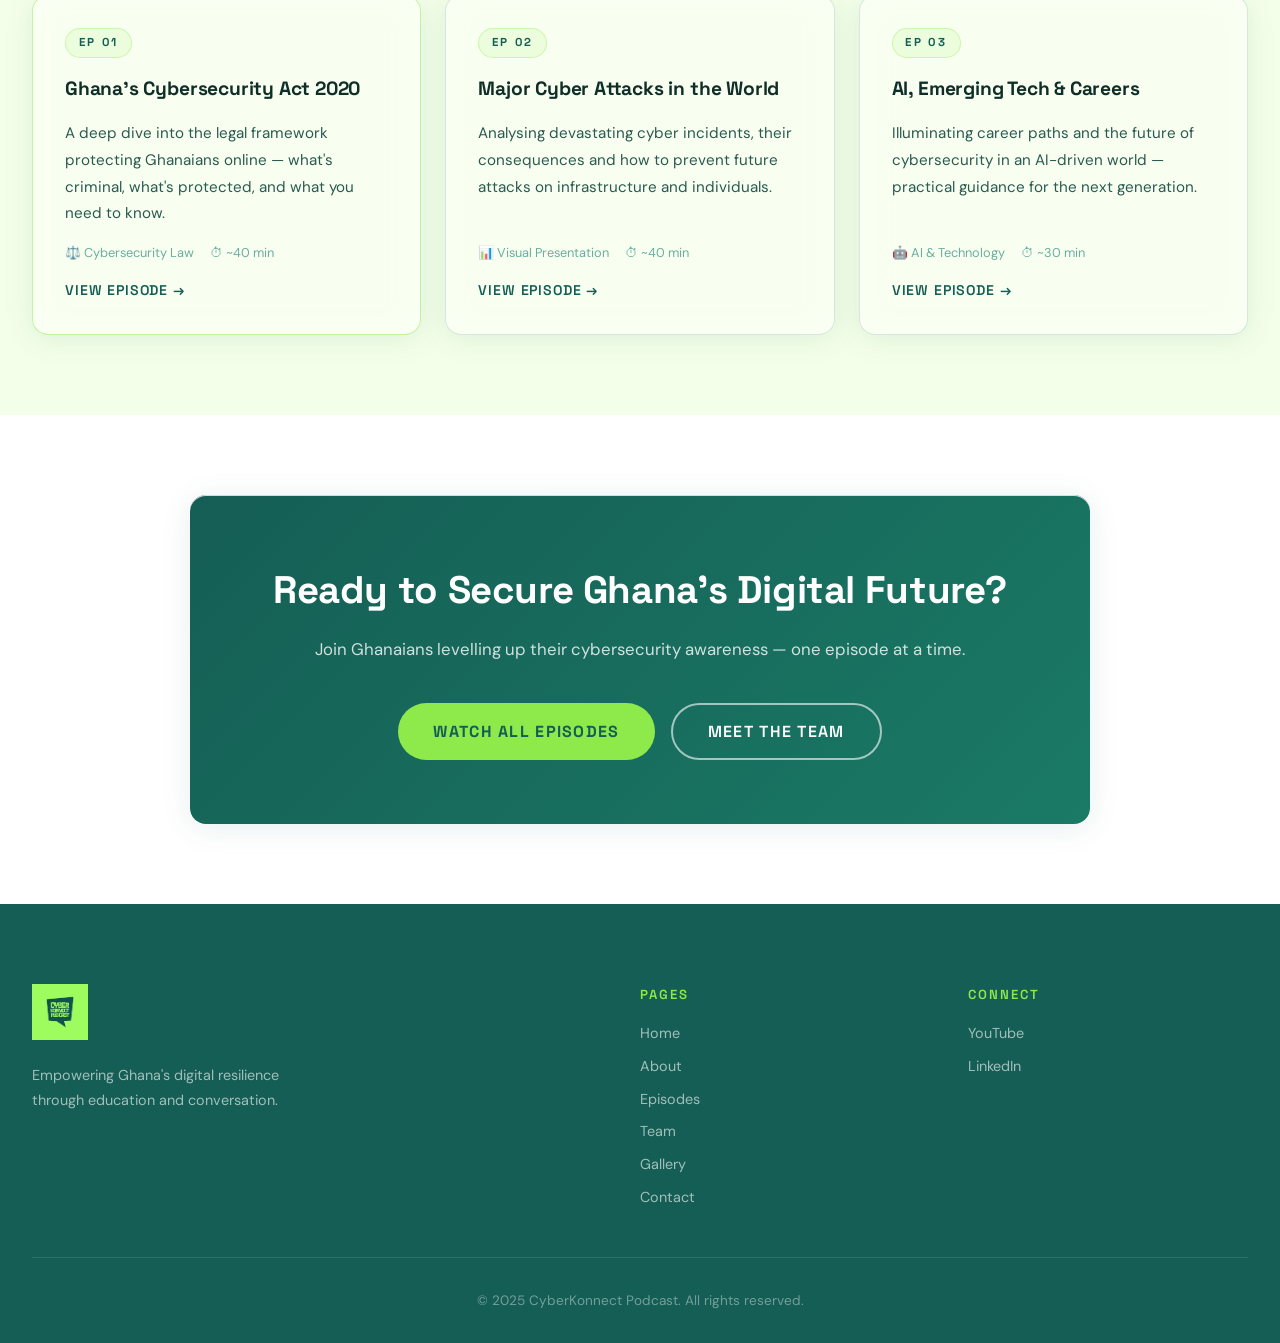
==== commit 27a4d6d6: "nice" ====
--- a/index.html
+++ b/index.html
@@ -198,7 +198,7 @@
           <h4>Connect</h4>
           <a href="https://www.youtube.com/@CyberKonnectPodcast" target="_blank">YouTube</a>
           <a href="#" target="_blank">LinkedIn</a>
-          <a href="#" target="_blank">Instagram</a>
+          
         </div>
       </div>
       <div class="footer-bottom">
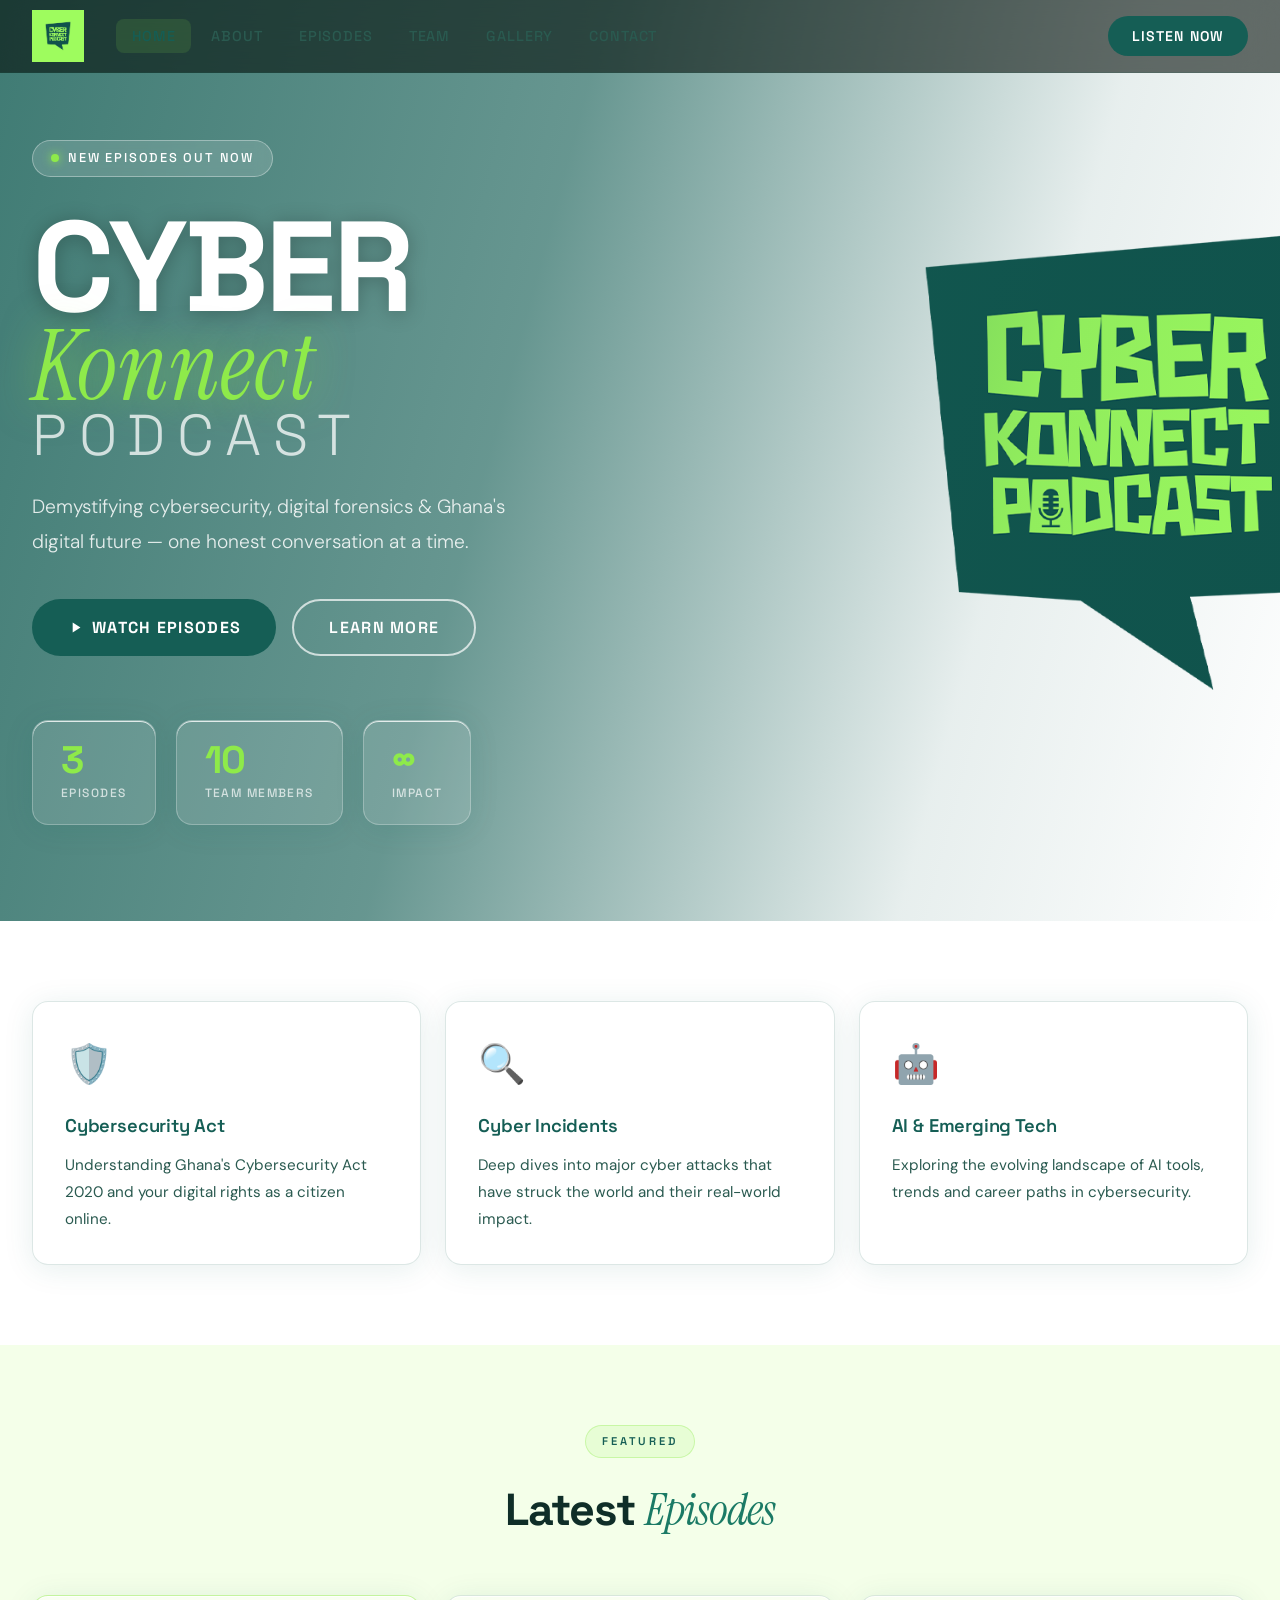
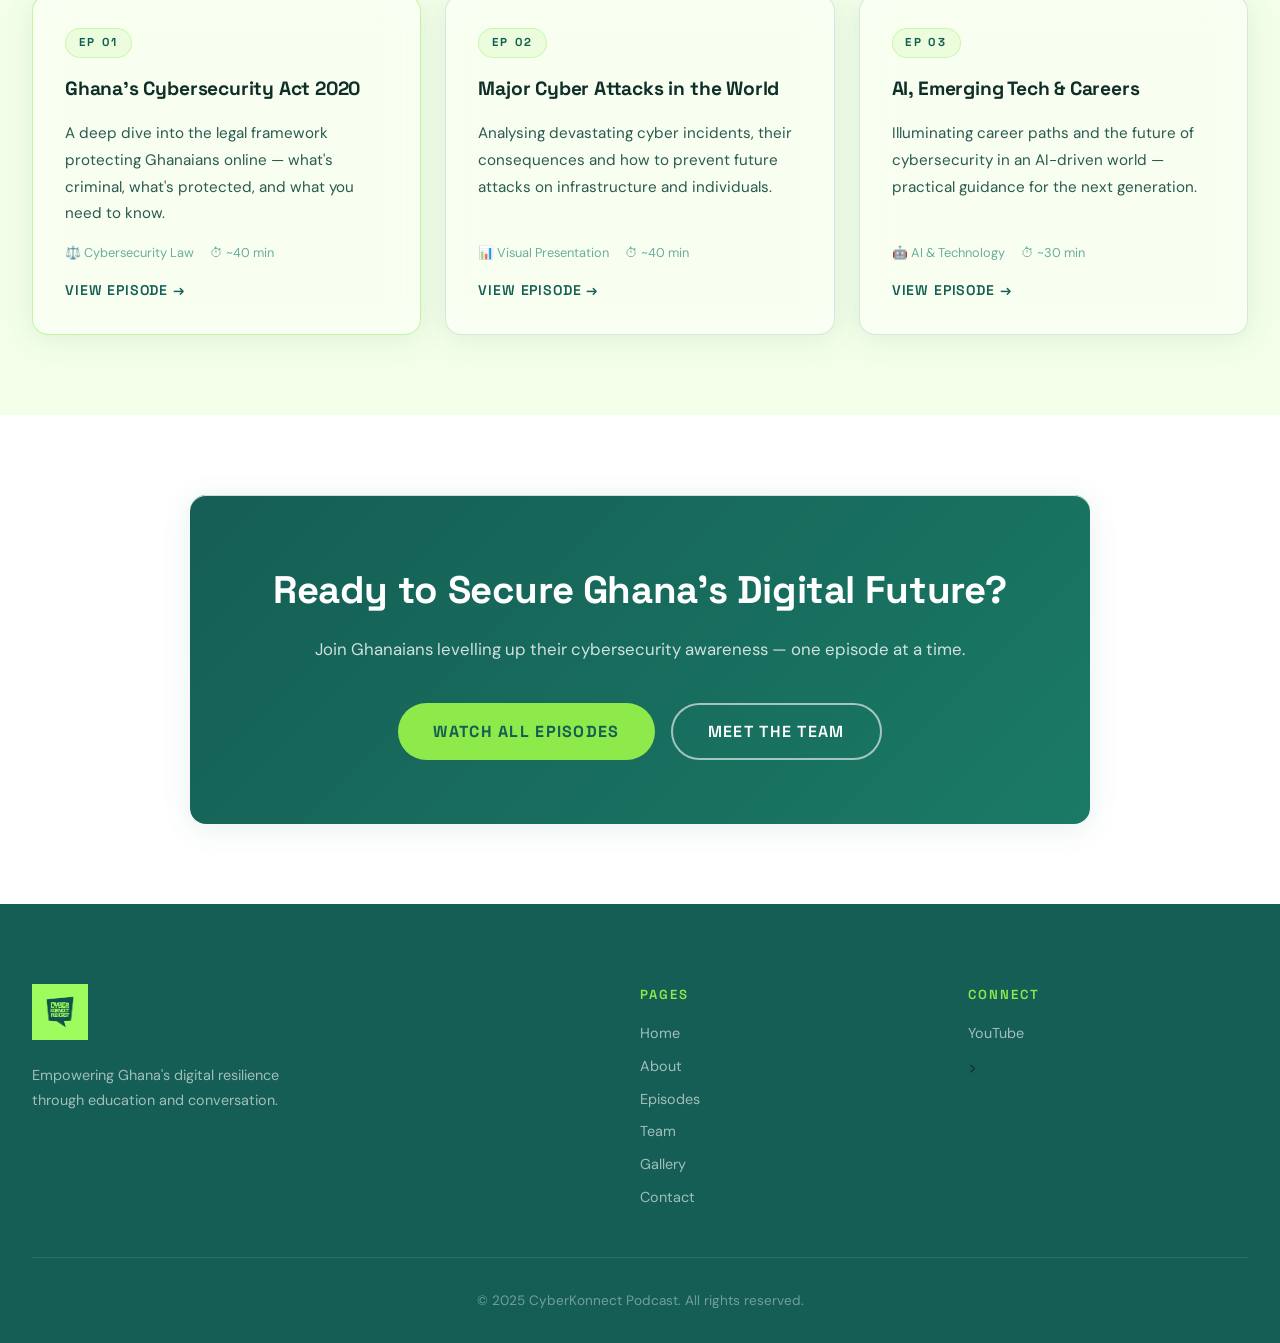
==== commit 84c4fecd: "modified:   about.html 	modified:   contact.html 	modified:   episodes.html 	modified:   gallery.htm" ====
--- a/index.html
+++ b/index.html
@@ -197,8 +197,7 @@
         <div class="footer-socials">
           <h4>Connect</h4>
           <a href="https://www.youtube.com/@CyberKonnectPodcast" target="_blank">YouTube</a>
-          <a href="#" target="_blank">LinkedIn</a>
-          
+          >
         </div>
       </div>
       <div class="footer-bottom">
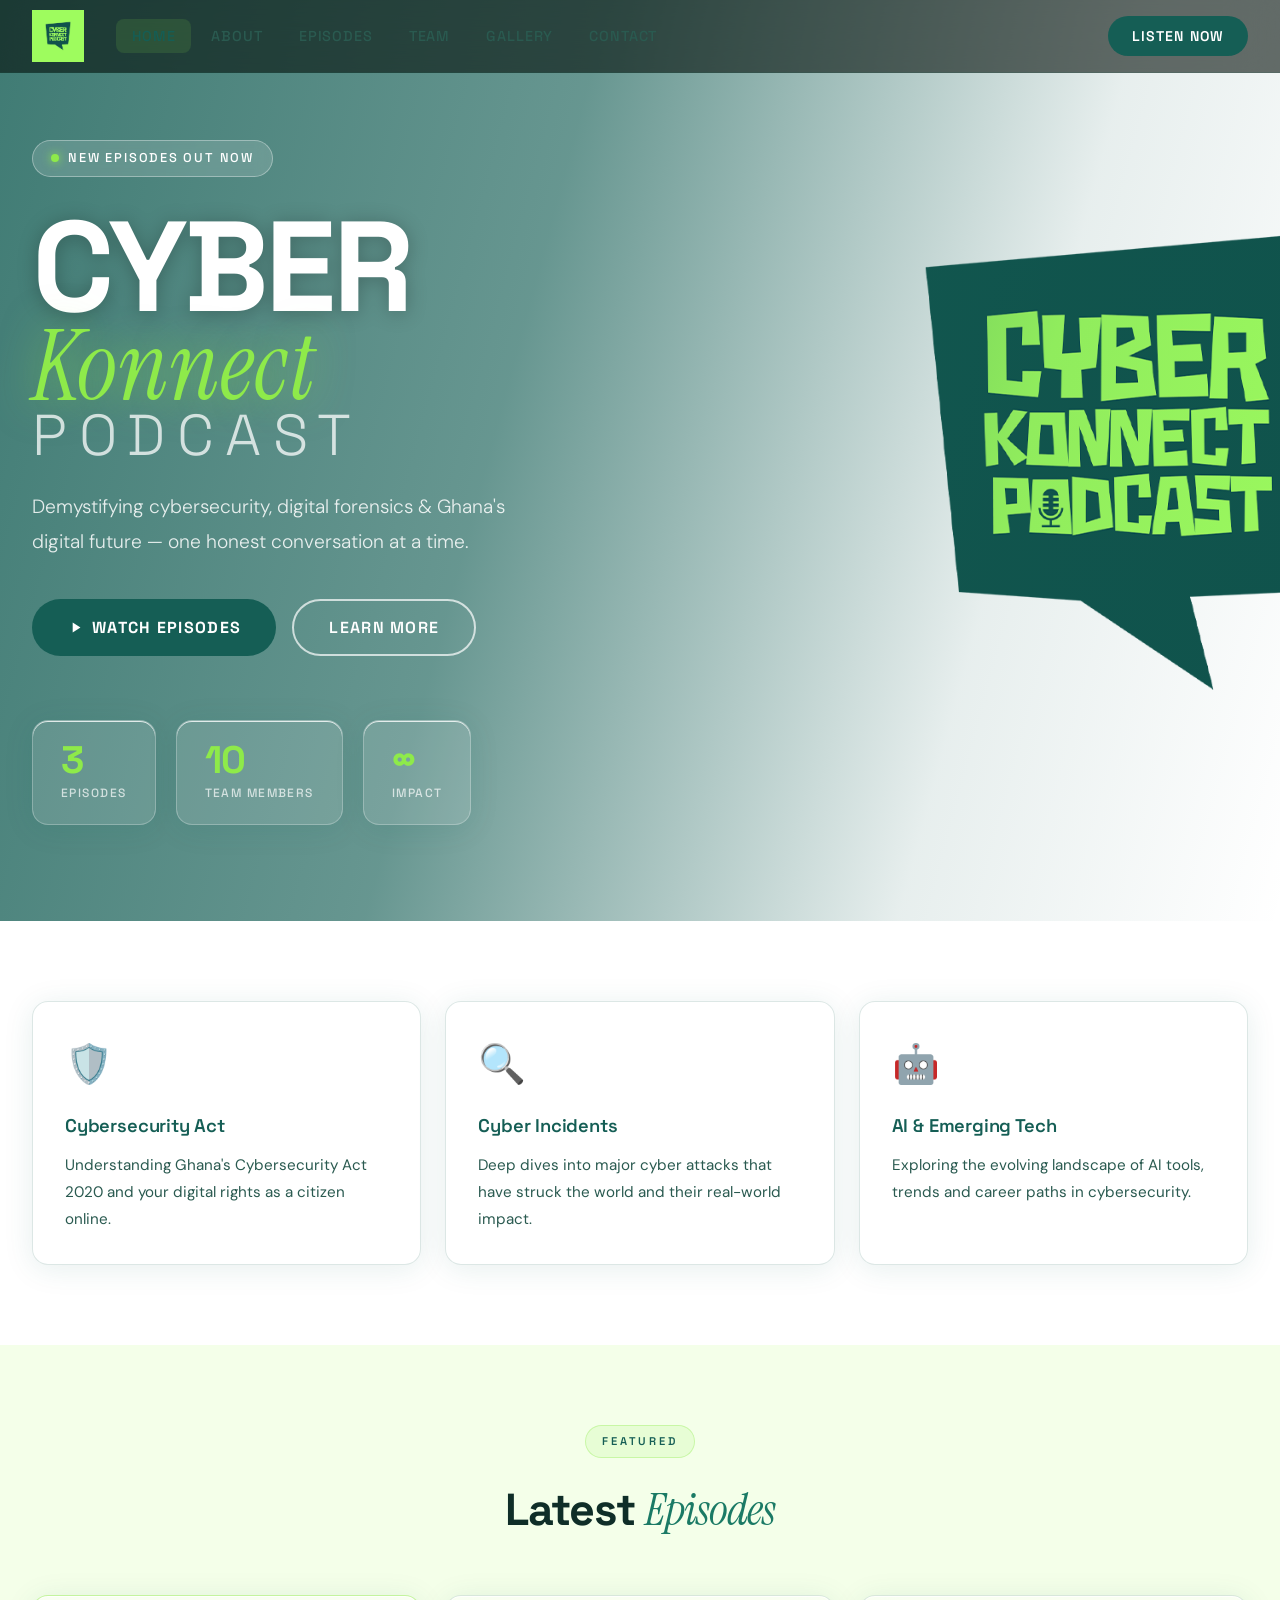
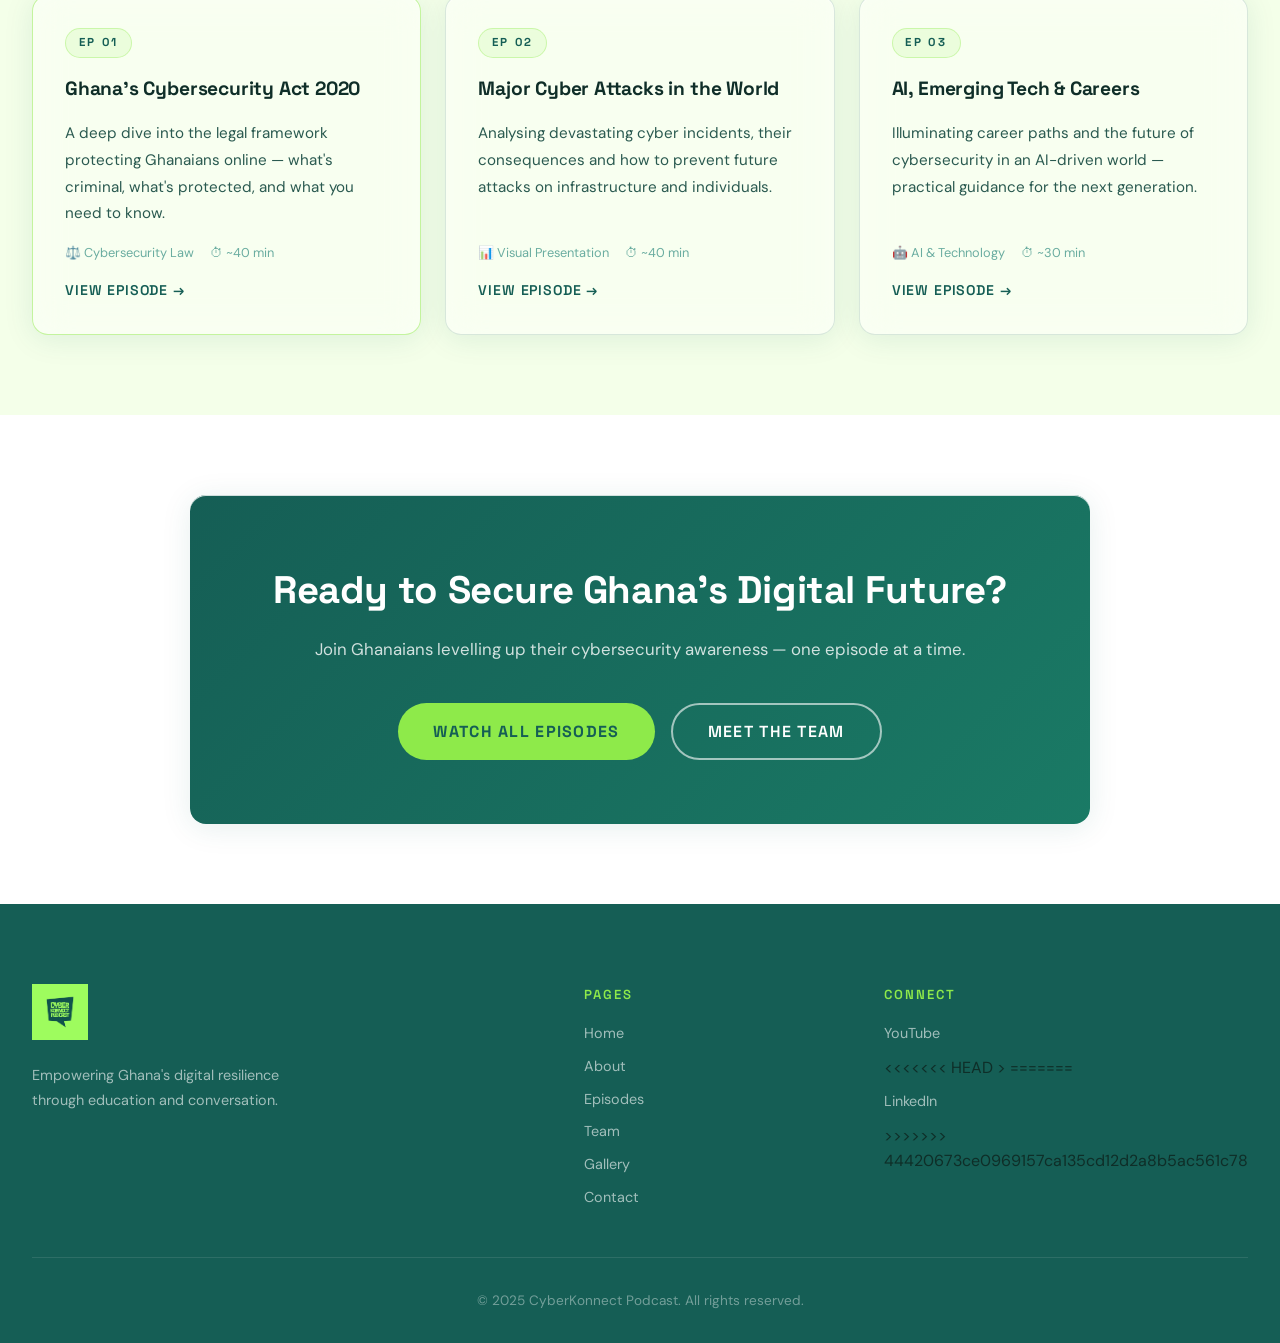
==== commit d9c08e8c: "commit" ====
--- a/index.html
+++ b/index.html
@@ -197,7 +197,12 @@
         <div class="footer-socials">
           <h4>Connect</h4>
           <a href="https://www.youtube.com/@CyberKonnectPodcast" target="_blank">YouTube</a>
+<<<<<<< HEAD
           >
+=======
+          <a href="#" target="_blank">LinkedIn</a>
+          
+>>>>>>> 44420673ce0969157ca135cd12d2a8b5ac561c78
         </div>
       </div>
       <div class="footer-bottom">
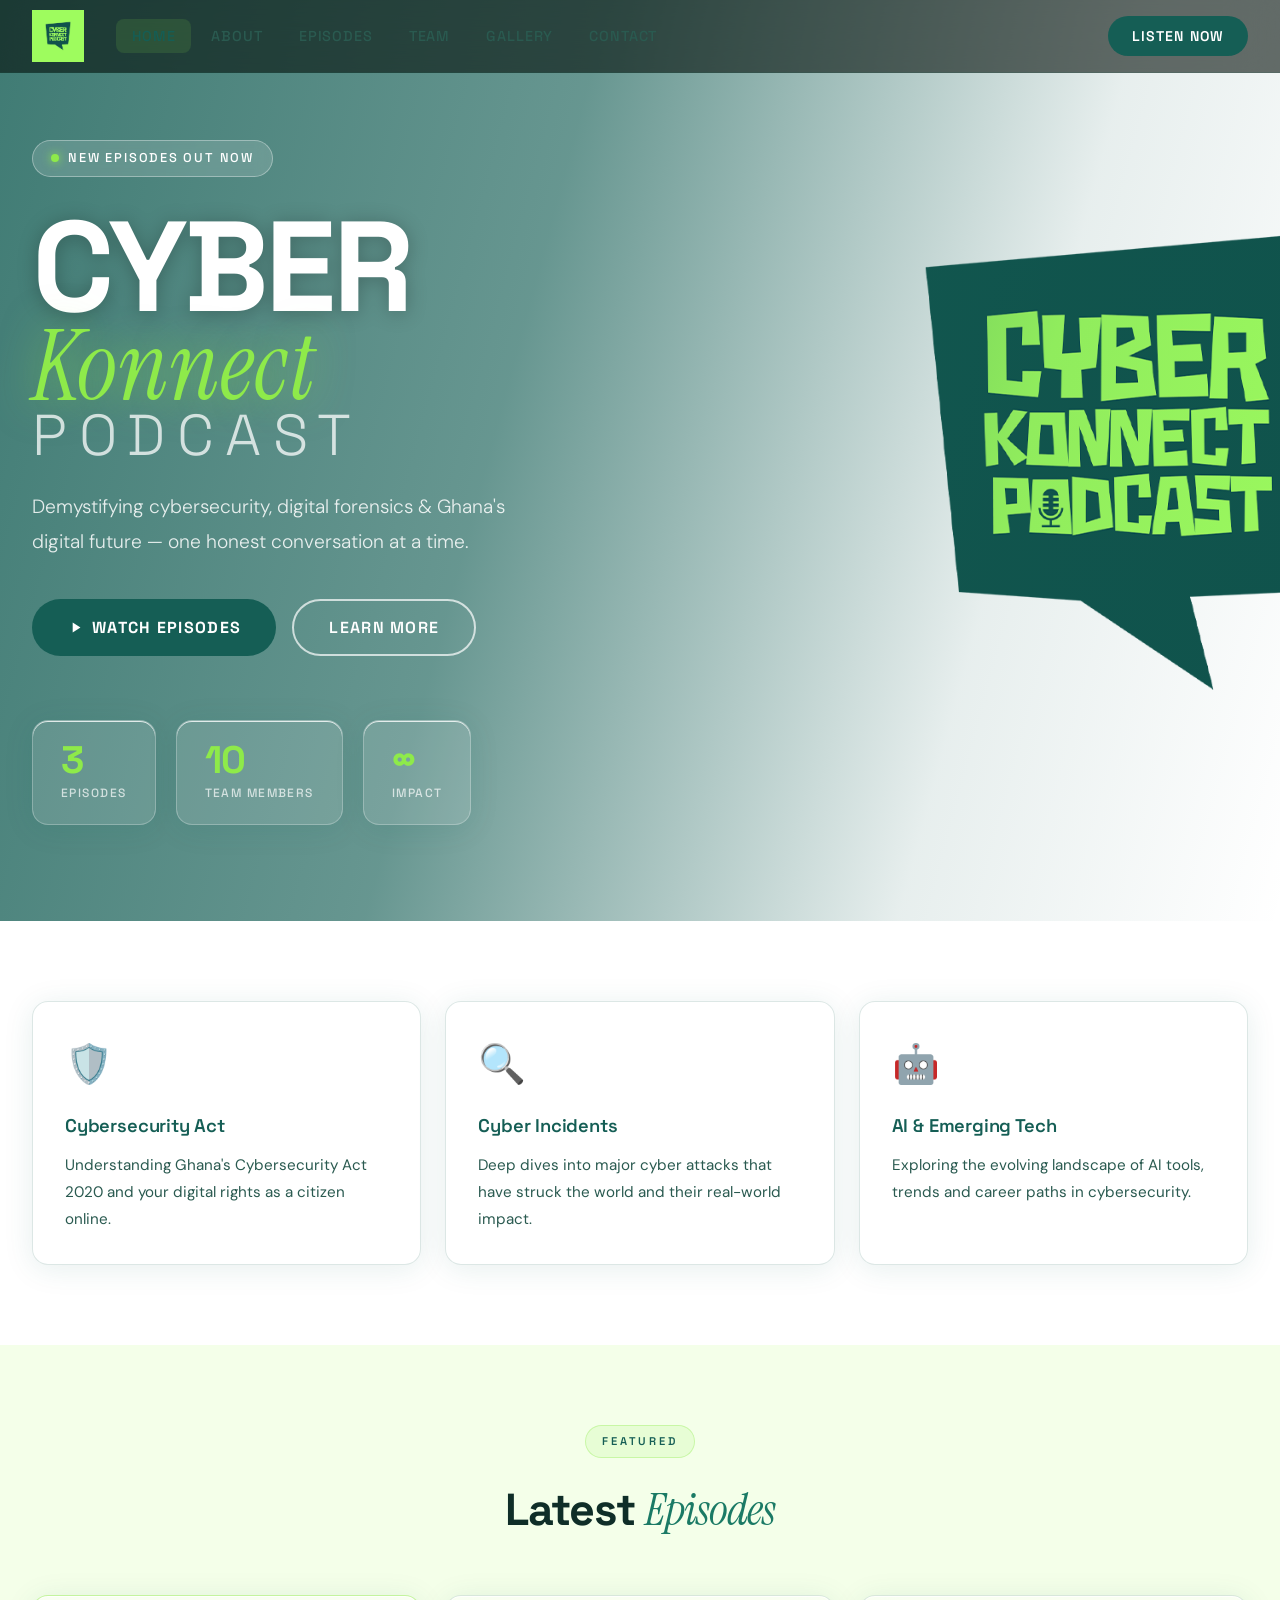
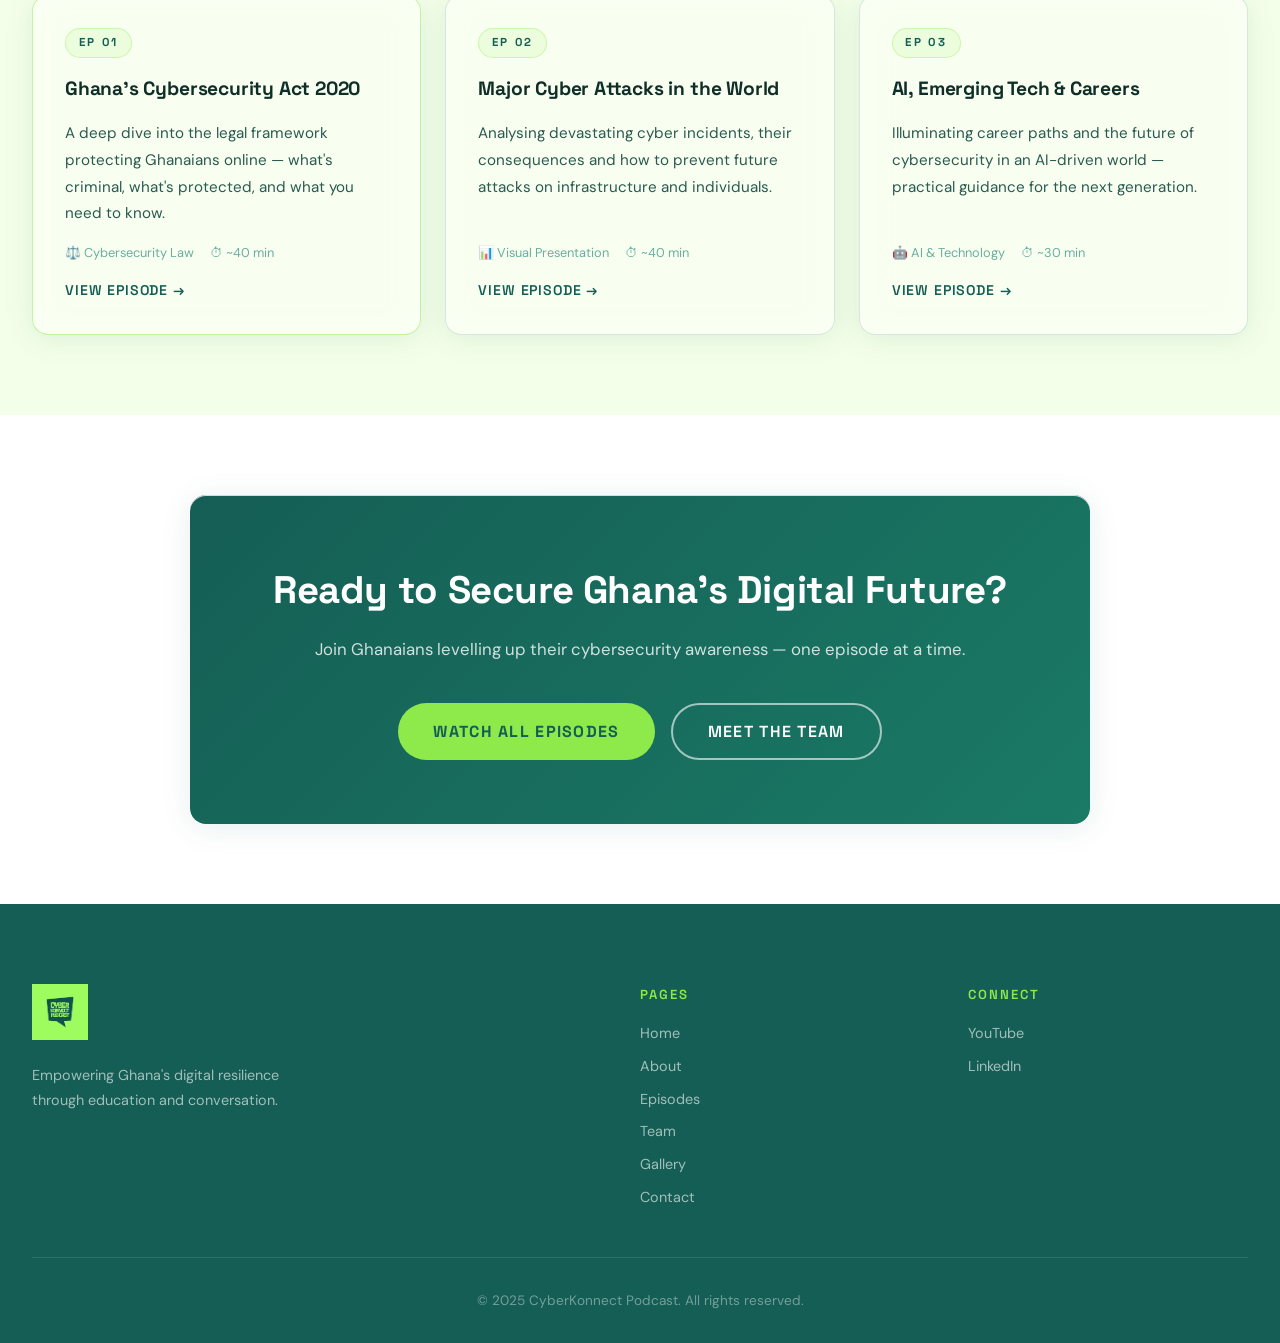
==== commit 9554d97d: "footer" ====
--- a/index.html
+++ b/index.html
@@ -197,12 +197,8 @@
         <div class="footer-socials">
           <h4>Connect</h4>
           <a href="https://www.youtube.com/@CyberKonnectPodcast" target="_blank">YouTube</a>
-<<<<<<< HEAD
-          >
-=======
           <a href="#" target="_blank">LinkedIn</a>
-          
->>>>>>> 44420673ce0969157ca135cd12d2a8b5ac561c78
+    
         </div>
       </div>
       <div class="footer-bottom">
